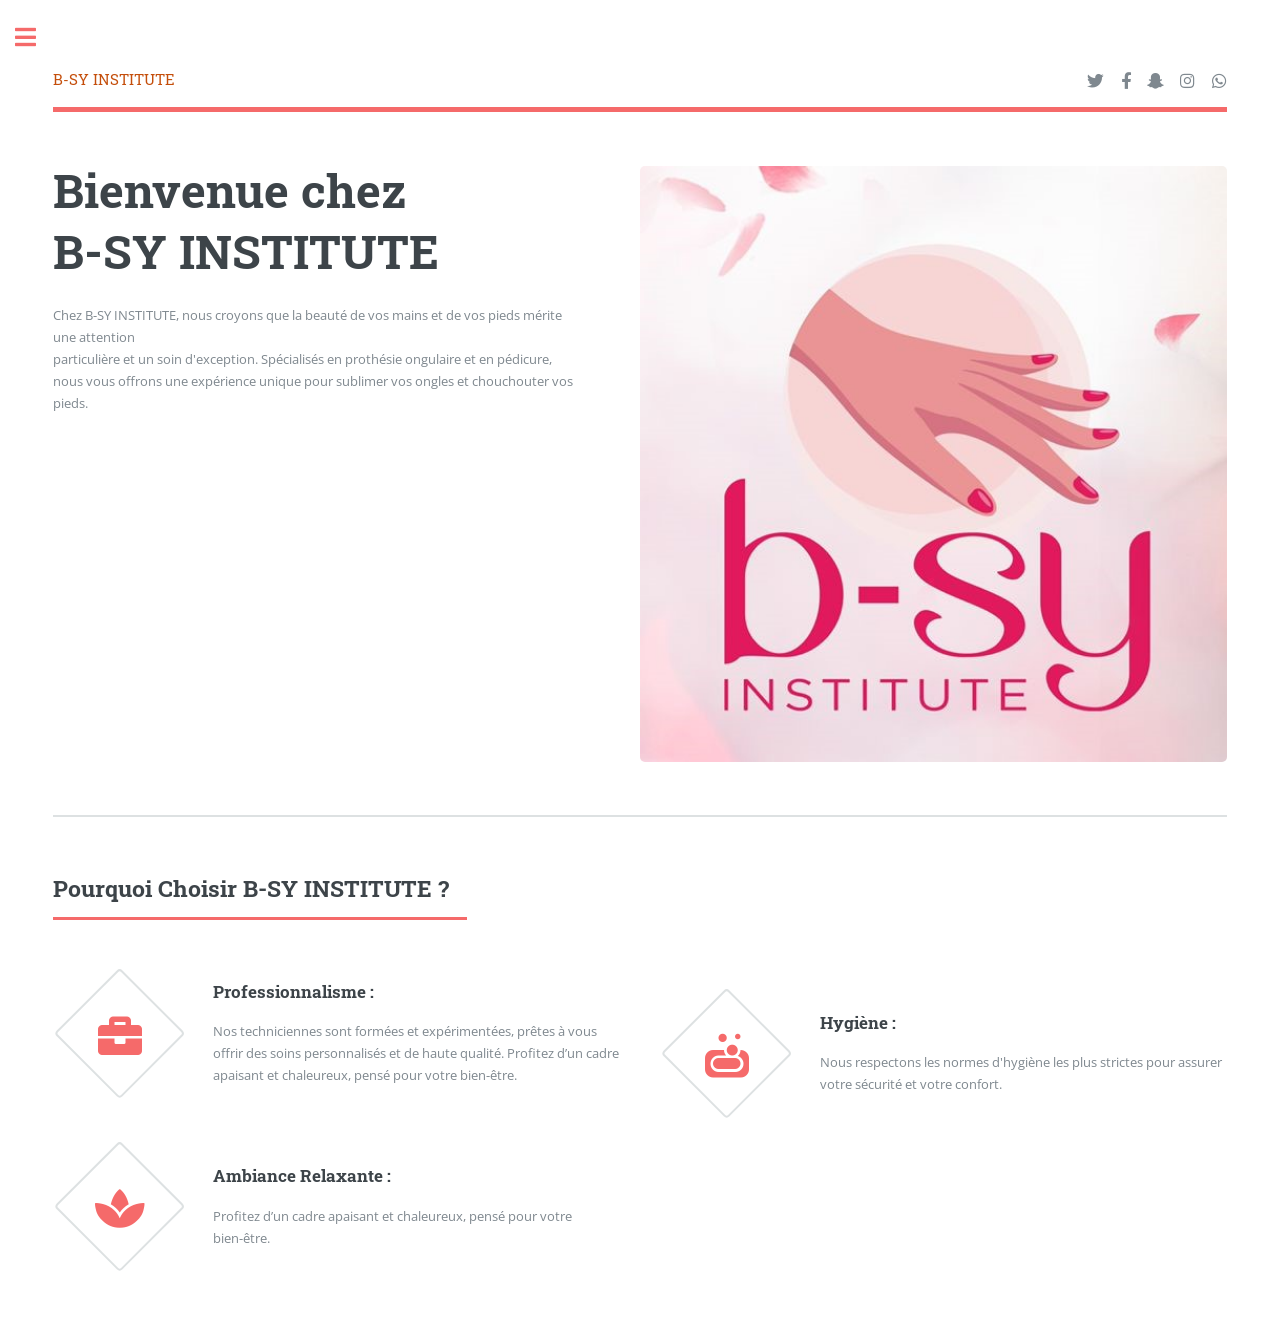
==== index.html @ 17045fba "first commit" ====
<!DOCTYPE HTML>

<html>
	<head>
		<title>B-SY INSTITUTE</title>
		<meta charset="utf-8" />
		<meta name="viewport" content="width=device-width, initial-scale=1, user-scalable=no" />
		<link rel="stylesheet" href="assets/css/main.css" />
	</head>
	<body class="is-preload">

		<!-- Wrapper -->
			<div id="wrapper">

				<!-- Main -->
					<div id="main">
						<div class="inner">

							<!-- Header -->
								<header id="header">
									<a href="index.html" class="logo"><span style="color: rgb(196, 78, 11);"><span class="font-weight-bold">B-SY INSTITUTE</span></span></a>
									<ul class="icons">
										<li><a href="#" class="icon brands fa-twitter"><span class="label">Twitter</span></a></li>
										<li><a href="#" class="icon brands fa-facebook-f"><span class="label">Facebook</span></a></li>
										<li><a href="#" class="icon brands fa-snapchat-ghost"><span class="label">Snapchat</span></a></li>
										<li><a href="#" class="icon brands fa-instagram"><span class="label">Instagram</span></a></li>
										<li><a href="https://wa.me//+22961175782" class="icon brands fa-whatsapp"><span class="label">Whatsapp</span></a></li>
									</ul>
								</header>

							<!-- Banner -->
								<section id="banner">
									<div class="content">
										<header>
											<h1>Bienvenue chez <br />
												B-SY INSTITUTE</h1>
										</header>  
										<p>Chez B-SY INSTITUTE, nous croyons que la beauté de vos mains et de vos pieds mérite une attention
										<br />particulière et un soin d'exception. Spécialisés en prothésie ongulaire et en pédicure,
										<br />nous vous offrons une expérience unique pour sublimer vos ongles et chouchouter vos pieds. 
										</p>
										
									</div>
									<span class="image object">
										<img src="images/b_sy1.jpg" alt="" />
									</span>
								</section>

							<!-- Section -->
								<section>
									<header class="major">
										<h2>Pourquoi Choisir B-SY INSTITUTE ?</h2>
									</header>
									<div class="features">
										<article>
											<span class="icon solid fa-briefcase"></span>

											<div class="content">
												<h3>Professionnalisme :</h3>
												<p>Nos techniciennes sont formées et expérimentées, prêtes à vous offrir des soins personnalisés et de haute qualité.
													
													 Profitez d’un cadre apaisant et chaleureux, pensé pour votre bien-être.</p>
											</div>
										</article>
										<article>
											<span class="icon solid fa-soap"></span>

											<div class="content">
												<h3>Hygiène :</h3>
												<p> Nous respectons les normes d'hygiène les plus strictes pour assurer votre sécurité et votre confort.</p>
											</div>
										</article>
										<article>
											<span class="icon solid fa-spa"></span>

											<div class="content">
												<h3>Ambiance Relaxante :</h3>
												<p>Profitez d’un cadre apaisant et chaleureux, pensé pour votre bien-être.</p>
											</div>
										</article>
										
									</div>
								</section>

							
						</div>
					</div>

				<!-- Sidebar -->
					<div id="sidebar">
						<div class="inner">

							<!-- Search -->
								<section id="search" class="alt">
									<form method="post" action="#">
										<input type="text" name="query" id="query" placeholder="Search" />
									</form>
								</section>

							<!-- Menu -->
							<nav id="menu">
								<header class="major">
									<h2>Menu</h2>
								</header>
								<ul>
									<li><a href="index.html">Accueil</a></li>
									<li><a href="about.html">A propos</a></li>
									<li><a href="services.html">Prestations</a></li>
									<li><a href="https://www.flickr.com/photos/202290635@N02/">Galerie</a></li>
								</ul>
							</nav>

							<!-- Section -->
								<section>
									<header class="major">
										<h2>Prenez Rendez-vous</h2>
									</header>
									<p>Envie de redécouvrir la beauté de vos mains et de vos pieds ? Prenez rendez-vous dès aujourd'hui et laissez-nous prendre soin de vous.<br> Chez B-SY INSTITUTE, chaque détail compte pour que vous repartiez avec le sourire et des ongles parfaits.

									</p>
									<ul class="contact">
										<li class="icon solid fa-envelope"><a href="#">b-syinstitute@gmail.com</a></li>
										<li class="icon solid fa-phone">(+229) 61175782</li>
										<li class="icon solid fa-home">Clavi Bidossessi<br />
										5ème rue à gauche après la pharmacie Fleuve de vie</li>
										<li class="icon solid fa-clock">Lundi - Samedi: 10:00 - 19:00<br />
											Dimanche: Fermé</li>
									</ul>
								</section>

							<!-- Footer -->
								<footer id="footer">
									<p class="copyright">&copy; B-SY INSTITUTE. All rights reserved.</p>
								</footer>

						</div>
					</div>

			</div>

		<!-- Scripts -->
			<script src="assets/js/jquery.min.js"></script>
			<script src="assets/js/browser.min.js"></script>
			<script src="assets/js/breakpoints.min.js"></script>
			<script src="assets/js/util.js"></script>
			<script src="assets/js/main.js"></script>

	</body>
</html>
---- assets/css/main.css ----
@import url(fontawesome-all.min.css);
@import url("https://fonts.googleapis.com/css?family=Open+Sans:400,600,400italic,600italic|Roboto+Slab:400,700");
/*
	Editorial by HTML5 UP
	html5up.net | @ajlkn
	Free for personal and commercial use under the CCA 3.0 license (html5up.net/license)
*/
html, body, div, span, applet, object,
iframe, h1, h2, h3, h4, h5, h6, p, blockquote,
pre, a, abbr, acronym, address, big, cite,
code, del, dfn, em, img, ins, kbd, q, s, samp,
small, strike, strong, sub, sup, tt, var, b,
u, i, center, dl, dt, dd, ol, ul, li, fieldset,
form, label, legend, table, caption, tbody,
tfoot, thead, tr, th, td, article, aside,
canvas, details, embed, figure, figcaption,
footer, header, hgroup, menu, nav, output, ruby,
section, summary, time, mark, audio, video {
  margin: 0;
  padding: 0;
  border: 0;
  font-size: 100%;
  font: inherit;
  vertical-align: baseline; }

article, aside, details, figcaption, figure,
footer, header, hgroup, menu, nav, section {
  display: block; }

body {
  line-height: 1; }

ol, ul {
  list-style: none; }

blockquote, q {
  quotes: none; }
  blockquote:before, blockquote:after, q:before, q:after {
    content: '';
    content: none; }

table {
  border-collapse: collapse;
  border-spacing: 0; }

body {
  -webkit-text-size-adjust: none; }

mark {
  background-color: transparent;
  color: inherit; }

input::-moz-focus-inner {
  border: 0;
  padding: 0; }

input, select, textarea {
  -moz-appearance: none;
  -webkit-appearance: none;
  -ms-appearance: none;
  appearance: none; }

/* Basic */
@-ms-viewport {
  width: device-width; }

body {
  -ms-overflow-style: scrollbar; }

@media screen and (max-width: 480px) {
  html, body {
    min-width: 320px; } }

html {
  box-sizing: border-box; }

*, *:before, *:after {
  box-sizing: inherit; }

body {
  background: #ffffff; }
  body.is-preload *, body.is-preload *:before, body.is-preload *:after, body.is-resizing *, body.is-resizing *:before, body.is-resizing *:after {
    -moz-animation: none !important;
    -webkit-animation: none !important;
    -ms-animation: none !important;
    animation: none !important;
    -moz-transition: none !important;
    -webkit-transition: none !important;
    -ms-transition: none !important;
    transition: none !important; }

/* Type */
body, input, select, textarea {
  color: #7f888f;
  font-family: "Open Sans", sans-serif;
  font-size: 13pt;
  font-weight: 400;
  line-height: 1.65; }
  @media screen and (max-width: 1680px) {
    body, input, select, textarea {
      font-size: 11pt; } }
  @media screen and (max-width: 1280px) {
    body, input, select, textarea {
      font-size: 10pt; } }
  @media screen and (max-width: 360px) {
    body, input, select, textarea {
      font-size: 9pt; } }

a {
  -moz-transition: color 0.2s ease-in-out, border-bottom-color 0.2s ease-in-out;
  -webkit-transition: color 0.2s ease-in-out, border-bottom-color 0.2s ease-in-out;
  -ms-transition: color 0.2s ease-in-out, border-bottom-color 0.2s ease-in-out;
  transition: color 0.2s ease-in-out, border-bottom-color 0.2s ease-in-out;
  border-bottom: dotted 1px;
  color: #f56a6a;
  text-decoration: none; }
  a:hover {
    border-bottom-color: #f56a6a;
    color: #f56a6a !important; }
    a:hover strong {
      color: inherit; }

strong, b {
  color: #3d4449;
  font-weight: 600; }

em, i {
  font-style: italic; }

p {
  margin: 0 0 2em 0; }

h1, h2, h3, h4, h5, h6 {
  color: #3d4449;
  font-family: "Roboto Slab", serif;
  font-weight: 700;
  line-height: 1.5;
  margin: 0 0 1em 0; }
  h1 a, h2 a, h3 a, h4 a, h5 a, h6 a {
    color: inherit;
    text-decoration: none;
    border-bottom: 0; }

h1 {
  font-size: 4em;
  margin: 0 0 0.5em 0;
  line-height: 1.3; }

h2 {
  font-size: 1.75em; }

h3 {
  font-size: 1.25em; }

h4 {
  font-size: 1.1em; }

h5 {
  font-size: 0.9em; }

h6 {
  font-size: 0.7em; }

@media screen and (max-width: 1680px) {
  h1 {
    font-size: 3.5em; } }

@media screen and (max-width: 980px) {
  h1 {
    font-size: 3.25em; } }

@media screen and (max-width: 736px) {
  h1 {
    font-size: 2em;
    line-height: 1.4; }
  h2 {
    font-size: 1.5em; } }

sub {
  font-size: 0.8em;
  position: relative;
  top: 0.5em; }

sup {
  font-size: 0.8em;
  position: relative;
  top: -0.5em; }

blockquote {
  border-left: solid 3px rgba(210, 215, 217, 0.75);
  font-style: italic;
  margin: 0 0 2em 0;
  padding: 0.5em 0 0.5em 2em; }

code {
  background: rgba(230, 235, 237, 0.25);
  border-radius: 0.375em;
  border: solid 1px rgba(210, 215, 217, 0.75);
  font-family: "Courier New", monospace;
  font-size: 0.9em;
  margin: 0 0.25em;
  padding: 0.25em 0.65em; }

pre {
  -webkit-overflow-scrolling: touch;
  font-family: "Courier New", monospace;
  font-size: 0.9em;
  margin: 0 0 2em 0; }
  pre code {
    display: block;
    line-height: 1.75;
    padding: 1em 1.5em;
    overflow-x: auto; }

hr {
  border: 0;
  border-bottom: solid 1px rgba(210, 215, 217, 0.75);
  margin: 2em 0; }
  hr.major {
    margin: 3em 0; }

.align-left {
  text-align: left; }

.align-center {
  text-align: center; }

.align-right {
  text-align: right; }

/* Row */
.row {
  display: flex;
  flex-wrap: wrap;
  box-sizing: border-box;
  align-items: stretch; }
  .row > * {
    box-sizing: border-box; }
  .row.gtr-uniform > * > :last-child {
    margin-bottom: 0; }
  .row.aln-left {
    justify-content: flex-start; }
  .row.aln-center {
    justify-content: center; }
  .row.aln-right {
    justify-content: flex-end; }
  .row.aln-top {
    align-items: flex-start; }
  .row.aln-middle {
    align-items: center; }
  .row.aln-bottom {
    align-items: flex-end; }
  .row > .imp {
    order: -1; }
  .row > .col-1 {
    width: 8.33333%; }
  .row > .off-1 {
    margin-left: 8.33333%; }
  .row > .col-2 {
    width: 16.66667%; }
  .row > .off-2 {
    margin-left: 16.66667%; }
  .row > .col-3 {
    width: 25%; }
  .row > .off-3 {
    margin-left: 25%; }
  .row > .col-4 {
    width: 33.33333%; }
  .row > .off-4 {
    margin-left: 33.33333%; }
  .row > .col-5 {
    width: 41.66667%; }
  .row > .off-5 {
    margin-left: 41.66667%; }
  .row > .col-6 {
    width: 50%; }
  .row > .off-6 {
    margin-left: 50%; }
  .row > .col-7 {
    width: 58.33333%; }
  .row > .off-7 {
    margin-left: 58.33333%; }
  .row > .col-8 {
    width: 66.66667%; }
  .row > .off-8 {
    margin-left: 66.66667%; }
  .row > .col-9 {
    width: 75%; }
  .row > .off-9 {
    margin-left: 75%; }
  .row > .col-10 {
    width: 83.33333%; }
  .row > .off-10 {
    margin-left: 83.33333%; }
  .row > .col-11 {
    width: 91.66667%; }
  .row > .off-11 {
    margin-left: 91.66667%; }
  .row > .col-12 {
    width: 100%; }
  .row > .off-12 {
    margin-left: 100%; }
  .row.gtr-0 {
    margin-top: 0;
    margin-left: 0em; }
    .row.gtr-0 > * {
      padding: 0 0 0 0em; }
    .row.gtr-0.gtr-uniform {
      margin-top: 0em; }
      .row.gtr-0.gtr-uniform > * {
        padding-top: 0em; }
  .row.gtr-25 {
    margin-top: 0;
    margin-left: -0.375em; }
    .row.gtr-25 > * {
      padding: 0 0 0 0.375em; }
    .row.gtr-25.gtr-uniform {
      margin-top: -0.375em; }
      .row.gtr-25.gtr-uniform > * {
        padding-top: 0.375em; }
  .row.gtr-50 {
    margin-top: 0;
    margin-left: -0.75em; }
    .row.gtr-50 > * {
      padding: 0 0 0 0.75em; }
    .row.gtr-50.gtr-uniform {
      margin-top: -0.75em; }
      .row.gtr-50.gtr-uniform > * {
        padding-top: 0.75em; }
  .row {
    margin-top: 0;
    margin-left: -1.5em; }
    .row > * {
      padding: 0 0 0 1.5em; }
    .row.gtr-uniform {
      margin-top: -1.5em; }
      .row.gtr-uniform > * {
        padding-top: 1.5em; }
  .row.gtr-150 {
    margin-top: 0;
    margin-left: -2.25em; }
    .row.gtr-150 > * {
      padding: 0 0 0 2.25em; }
    .row.gtr-150.gtr-uniform {
      margin-top: -2.25em; }
      .row.gtr-150.gtr-uniform > * {
        padding-top: 2.25em; }
  .row.gtr-200 {
    margin-top: 0;
    margin-left: -3em; }
    .row.gtr-200 > * {
      padding: 0 0 0 3em; }
    .row.gtr-200.gtr-uniform {
      margin-top: -3em; }
      .row.gtr-200.gtr-uniform > * {
        padding-top: 3em; }
  @media screen and (max-width: 1680px) {
    .row {
      display: flex;
      flex-wrap: wrap;
      box-sizing: border-box;
      align-items: stretch; }
      .row > * {
        box-sizing: border-box; }
      .row.gtr-uniform > * > :last-child {
        margin-bottom: 0; }
      .row.aln-left {
        justify-content: flex-start; }
      .row.aln-center {
        justify-content: center; }
      .row.aln-right {
        justify-content: flex-end; }
      .row.aln-top {
        align-items: flex-start; }
      .row.aln-middle {
        align-items: center; }
      .row.aln-bottom {
        align-items: flex-end; }
      .row > .imp-xlarge {
        order: -1; }
      .row > .col-1-xlarge {
        width: 8.33333%; }
      .row > .off-1-xlarge {
        margin-left: 8.33333%; }
      .row > .col-2-xlarge {
        width: 16.66667%; }
      .row > .off-2-xlarge {
        margin-left: 16.66667%; }
      .row > .col-3-xlarge {
        width: 25%; }
      .row > .off-3-xlarge {
        margin-left: 25%; }
      .row > .col-4-xlarge {
        width: 33.33333%; }
      .row > .off-4-xlarge {
        margin-left: 33.33333%; }
      .row > .col-5-xlarge {
        width: 41.66667%; }
      .row > .off-5-xlarge {
        margin-left: 41.66667%; }
      .row > .col-6-xlarge {
        width: 50%; }
      .row > .off-6-xlarge {
        margin-left: 50%; }
      .row > .col-7-xlarge {
        width: 58.33333%; }
      .row > .off-7-xlarge {
        margin-left: 58.33333%; }
      .row > .col-8-xlarge {
        width: 66.66667%; }
      .row > .off-8-xlarge {
        margin-left: 66.66667%; }
      .row > .col-9-xlarge {
        width: 75%; }
      .row > .off-9-xlarge {
        margin-left: 75%; }
      .row > .col-10-xlarge {
        width: 83.33333%; }
      .row > .off-10-xlarge {
        margin-left: 83.33333%; }
      .row > .col-11-xlarge {
        width: 91.66667%; }
      .row > .off-11-xlarge {
        margin-left: 91.66667%; }
      .row > .col-12-xlarge {
        width: 100%; }
      .row > .off-12-xlarge {
        margin-left: 100%; }
      .row.gtr-0 {
        margin-top: 0;
        margin-left: 0em; }
        .row.gtr-0 > * {
          padding: 0 0 0 0em; }
        .row.gtr-0.gtr-uniform {
          margin-top: 0em; }
          .row.gtr-0.gtr-uniform > * {
            padding-top: 0em; }
      .row.gtr-25 {
        margin-top: 0;
        margin-left: -0.375em; }
        .row.gtr-25 > * {
          padding: 0 0 0 0.375em; }
        .row.gtr-25.gtr-uniform {
          margin-top: -0.375em; }
          .row.gtr-25.gtr-uniform > * {
            padding-top: 0.375em; }
      .row.gtr-50 {
        margin-top: 0;
        margin-left: -0.75em; }
        .row.gtr-50 > * {
          padding: 0 0 0 0.75em; }
        .row.gtr-50.gtr-uniform {
          margin-top: -0.75em; }
          .row.gtr-50.gtr-uniform > * {
            padding-top: 0.75em; }
      .row {
        margin-top: 0;
        margin-left: -1.5em; }
        .row > * {
          padding: 0 0 0 1.5em; }
        .row.gtr-uniform {
          margin-top: -1.5em; }
          .row.gtr-uniform > * {
            padding-top: 1.5em; }
      .row.gtr-150 {
        margin-top: 0;
        margin-left: -2.25em; }
        .row.gtr-150 > * {
          padding: 0 0 0 2.25em; }
        .row.gtr-150.gtr-uniform {
          margin-top: -2.25em; }
          .row.gtr-150.gtr-uniform > * {
            padding-top: 2.25em; }
      .row.gtr-200 {
        margin-top: 0;
        margin-left: -3em; }
        .row.gtr-200 > * {
          padding: 0 0 0 3em; }
        .row.gtr-200.gtr-uniform {
          margin-top: -3em; }
          .row.gtr-200.gtr-uniform > * {
            padding-top: 3em; } }
  @media screen and (max-width: 1280px) {
    .row {
      display: flex;
      flex-wrap: wrap;
      box-sizing: border-box;
      align-items: stretch; }
      .row > * {
        box-sizing: border-box; }
      .row.gtr-uniform > * > :last-child {
        margin-bottom: 0; }
      .row.aln-left {
        justify-content: flex-start; }
      .row.aln-center {
        justify-content: center; }
      .row.aln-right {
        justify-content: flex-end; }
      .row.aln-top {
        align-items: flex-start; }
      .row.aln-middle {
        align-items: center; }
      .row.aln-bottom {
        align-items: flex-end; }
      .row > .imp-large {
        order: -1; }
      .row > .col-1-large {
        width: 8.33333%; }
      .row > .off-1-large {
        margin-left: 8.33333%; }
      .row > .col-2-large {
        width: 16.66667%; }
      .row > .off-2-large {
        margin-left: 16.66667%; }
      .row > .col-3-large {
        width: 25%; }
      .row > .off-3-large {
        margin-left: 25%; }
      .row > .col-4-large {
        width: 33.33333%; }
      .row > .off-4-large {
        margin-left: 33.33333%; }
      .row > .col-5-large {
        width: 41.66667%; }
      .row > .off-5-large {
        margin-left: 41.66667%; }
      .row > .col-6-large {
        width: 50%; }
      .row > .off-6-large {
        margin-left: 50%; }
      .row > .col-7-large {
        width: 58.33333%; }
      .row > .off-7-large {
        margin-left: 58.33333%; }
      .row > .col-8-large {
        width: 66.66667%; }
      .row > .off-8-large {
        margin-left: 66.66667%; }
      .row > .col-9-large {
        width: 75%; }
      .row > .off-9-large {
        margin-left: 75%; }
      .row > .col-10-large {
        width: 83.33333%; }
      .row > .off-10-large {
        margin-left: 83.33333%; }
      .row > .col-11-large {
        width: 91.66667%; }
      .row > .off-11-large {
        margin-left: 91.66667%; }
      .row > .col-12-large {
        width: 100%; }
      .row > .off-12-large {
        margin-left: 100%; }
      .row.gtr-0 {
        margin-top: 0;
        margin-left: 0em; }
        .row.gtr-0 > * {
          padding: 0 0 0 0em; }
        .row.gtr-0.gtr-uniform {
          margin-top: 0em; }
          .row.gtr-0.gtr-uniform > * {
            padding-top: 0em; }
      .row.gtr-25 {
        margin-top: 0;
        margin-left: -0.375em; }
        .row.gtr-25 > * {
          padding: 0 0 0 0.375em; }
        .row.gtr-25.gtr-uniform {
          margin-top: -0.375em; }
          .row.gtr-25.gtr-uniform > * {
            padding-top: 0.375em; }
      .row.gtr-50 {
        margin-top: 0;
        margin-left: -0.75em; }
        .row.gtr-50 > * {
          padding: 0 0 0 0.75em; }
        .row.gtr-50.gtr-uniform {
          margin-top: -0.75em; }
          .row.gtr-50.gtr-uniform > * {
            padding-top: 0.75em; }
      .row {
        margin-top: 0;
        margin-left: -1.5em; }
        .row > * {
          padding: 0 0 0 1.5em; }
        .row.gtr-uniform {
          margin-top: -1.5em; }
          .row.gtr-uniform > * {
            padding-top: 1.5em; }
      .row.gtr-150 {
        margin-top: 0;
        margin-left: -2.25em; }
        .row.gtr-150 > * {
          padding: 0 0 0 2.25em; }
        .row.gtr-150.gtr-uniform {
          margin-top: -2.25em; }
          .row.gtr-150.gtr-uniform > * {
            padding-top: 2.25em; }
      .row.gtr-200 {
        margin-top: 0;
        margin-left: -3em; }
        .row.gtr-200 > * {
          padding: 0 0 0 3em; }
        .row.gtr-200.gtr-uniform {
          margin-top: -3em; }
          .row.gtr-200.gtr-uniform > * {
            padding-top: 3em; } }
  @media screen and (max-width: 980px) {
    .row {
      display: flex;
      flex-wrap: wrap;
      box-sizing: border-box;
      align-items: stretch; }
      .row > * {
        box-sizing: border-box; }
      .row.gtr-uniform > * > :last-child {
        margin-bottom: 0; }
      .row.aln-left {
        justify-content: flex-start; }
      .row.aln-center {
        justify-content: center; }
      .row.aln-right {
        justify-content: flex-end; }
      .row.aln-top {
        align-items: flex-start; }
      .row.aln-middle {
        align-items: center; }
      .row.aln-bottom {
        align-items: flex-end; }
      .row > .imp-medium {
        order: -1; }
      .row > .col-1-medium {
        width: 8.33333%; }
      .row > .off-1-medium {
        margin-left: 8.33333%; }
      .row > .col-2-medium {
        width: 16.66667%; }
      .row > .off-2-medium {
        margin-left: 16.66667%; }
      .row > .col-3-medium {
        width: 25%; }
      .row > .off-3-medium {
        margin-left: 25%; }
      .row > .col-4-medium {
        width: 33.33333%; }
      .row > .off-4-medium {
        margin-left: 33.33333%; }
      .row > .col-5-medium {
        width: 41.66667%; }
      .row > .off-5-medium {
        margin-left: 41.66667%; }
      .row > .col-6-medium {
        width: 50%; }
      .row > .off-6-medium {
        margin-left: 50%; }
      .row > .col-7-medium {
        width: 58.33333%; }
      .row > .off-7-medium {
        margin-left: 58.33333%; }
      .row > .col-8-medium {
        width: 66.66667%; }
      .row > .off-8-medium {
        margin-left: 66.66667%; }
      .row > .col-9-medium {
        width: 75%; }
      .row > .off-9-medium {
        margin-left: 75%; }
      .row > .col-10-medium {
        width: 83.33333%; }
      .row > .off-10-medium {
        margin-left: 83.33333%; }
      .row > .col-11-medium {
        width: 91.66667%; }
      .row > .off-11-medium {
        margin-left: 91.66667%; }
      .row > .col-12-medium {
        width: 100%; }
      .row > .off-12-medium {
        margin-left: 100%; }
      .row.gtr-0 {
        margin-top: 0;
        margin-left: 0em; }
        .row.gtr-0 > * {
          padding: 0 0 0 0em; }
        .row.gtr-0.gtr-uniform {
          margin-top: 0em; }
          .row.gtr-0.gtr-uniform > * {
            padding-top: 0em; }
      .row.gtr-25 {
        margin-top: 0;
        margin-left: -0.375em; }
        .row.gtr-25 > * {
          padding: 0 0 0 0.375em; }
        .row.gtr-25.gtr-uniform {
          margin-top: -0.375em; }
          .row.gtr-25.gtr-uniform > * {
            padding-top: 0.375em; }
      .row.gtr-50 {
        margin-top: 0;
        margin-left: -0.75em; }
        .row.gtr-50 > * {
          padding: 0 0 0 0.75em; }
        .row.gtr-50.gtr-uniform {
          margin-top: -0.75em; }
          .row.gtr-50.gtr-uniform > * {
            padding-top: 0.75em; }
      .row {
        margin-top: 0;
        margin-left: -1.5em; }
        .row > * {
          padding: 0 0 0 1.5em; }
        .row.gtr-uniform {
          margin-top: -1.5em; }
          .row.gtr-uniform > * {
            padding-top: 1.5em; }
      .row.gtr-150 {
        margin-top: 0;
        margin-left: -2.25em; }
        .row.gtr-150 > * {
          padding: 0 0 0 2.25em; }
        .row.gtr-150.gtr-uniform {
          margin-top: -2.25em; }
          .row.gtr-150.gtr-uniform > * {
            padding-top: 2.25em; }
      .row.gtr-200 {
        margin-top: 0;
        margin-left: -3em; }
        .row.gtr-200 > * {
          padding: 0 0 0 3em; }
        .row.gtr-200.gtr-uniform {
          margin-top: -3em; }
          .row.gtr-200.gtr-uniform > * {
            padding-top: 3em; } }
  @media screen and (max-width: 736px) {
    .row {
      display: flex;
      flex-wrap: wrap;
      box-sizing: border-box;
      align-items: stretch; }
      .row > * {
        box-sizing: border-box; }
      .row.gtr-uniform > * > :last-child {
        margin-bottom: 0; }
      .row.aln-left {
        justify-content: flex-start; }
      .row.aln-center {
        justify-content: center; }
      .row.aln-right {
        justify-content: flex-end; }
      .row.aln-top {
        align-items: flex-start; }
      .row.aln-middle {
        align-items: center; }
      .row.aln-bottom {
        align-items: flex-end; }
      .row > .imp-small {
        order: -1; }
      .row > .col-1-small {
        width: 8.33333%; }
      .row > .off-1-small {
        margin-left: 8.33333%; }
      .row > .col-2-small {
        width: 16.66667%; }
      .row > .off-2-small {
        margin-left: 16.66667%; }
      .row > .col-3-small {
        width: 25%; }
      .row > .off-3-small {
        margin-left: 25%; }
      .row > .col-4-small {
        width: 33.33333%; }
      .row > .off-4-small {
        margin-left: 33.33333%; }
      .row > .col-5-small {
        width: 41.66667%; }
      .row > .off-5-small {
        margin-left: 41.66667%; }
      .row > .col-6-small {
        width: 50%; }
      .row > .off-6-small {
        margin-left: 50%; }
      .row > .col-7-small {
        width: 58.33333%; }
      .row > .off-7-small {
        margin-left: 58.33333%; }
      .row > .col-8-small {
        width: 66.66667%; }
      .row > .off-8-small {
        margin-left: 66.66667%; }
      .row > .col-9-small {
        width: 75%; }
      .row > .off-9-small {
        margin-left: 75%; }
      .row > .col-10-small {
        width: 83.33333%; }
      .row > .off-10-small {
        margin-left: 83.33333%; }
      .row > .col-11-small {
        width: 91.66667%; }
      .row > .off-11-small {
        margin-left: 91.66667%; }
      .row > .col-12-small {
        width: 100%; }
      .row > .off-12-small {
        margin-left: 100%; }
      .row.gtr-0 {
        margin-top: 0;
        margin-left: 0em; }
        .row.gtr-0 > * {
          padding: 0 0 0 0em; }
        .row.gtr-0.gtr-uniform {
          margin-top: 0em; }
          .row.gtr-0.gtr-uniform > * {
            padding-top: 0em; }
      .row.gtr-25 {
        margin-top: 0;
        margin-left: -0.375em; }
        .row.gtr-25 > * {
          padding: 0 0 0 0.375em; }
        .row.gtr-25.gtr-uniform {
          margin-top: -0.375em; }
          .row.gtr-25.gtr-uniform > * {
            padding-top: 0.375em; }
      .row.gtr-50 {
        margin-top: 0;
        margin-left: -0.75em; }
        .row.gtr-50 > * {
          padding: 0 0 0 0.75em; }
        .row.gtr-50.gtr-uniform {
          margin-top: -0.75em; }
          .row.gtr-50.gtr-uniform > * {
            padding-top: 0.75em; }
      .row {
        margin-top: 0;
        margin-left: -1.5em; }
        .row > * {
          padding: 0 0 0 1.5em; }
        .row.gtr-uniform {
          margin-top: -1.5em; }
          .row.gtr-uniform > * {
            padding-top: 1.5em; }
      .row.gtr-150 {
        margin-top: 0;
        margin-left: -2.25em; }
        .row.gtr-150 > * {
          padding: 0 0 0 2.25em; }
        .row.gtr-150.gtr-uniform {
          margin-top: -2.25em; }
          .row.gtr-150.gtr-uniform > * {
            padding-top: 2.25em; }
      .row.gtr-200 {
        margin-top: 0;
        margin-left: -3em; }
        .row.gtr-200 > * {
          padding: 0 0 0 3em; }
        .row.gtr-200.gtr-uniform {
          margin-top: -3em; }
          .row.gtr-200.gtr-uniform > * {
            padding-top: 3em; } }
  @media screen and (max-width: 480px) {
    .row {
      display: flex;
      flex-wrap: wrap;
      box-sizing: border-box;
      align-items: stretch; }
      .row > * {
        box-sizing: border-box; }
      .row.gtr-uniform > * > :last-child {
        margin-bottom: 0; }
      .row.aln-left {
        justify-content: flex-start; }
      .row.aln-center {
        justify-content: center; }
      .row.aln-right {
        justify-content: flex-end; }
      .row.aln-top {
        align-items: flex-start; }
      .row.aln-middle {
        align-items: center; }
      .row.aln-bottom {
        align-items: flex-end; }
      .row > .imp-xsmall {
        order: -1; }
      .row > .col-1-xsmall {
        width: 8.33333%; }
      .row > .off-1-xsmall {
        margin-left: 8.33333%; }
      .row > .col-2-xsmall {
        width: 16.66667%; }
      .row > .off-2-xsmall {
        margin-left: 16.66667%; }
      .row > .col-3-xsmall {
        width: 25%; }
      .row > .off-3-xsmall {
        margin-left: 25%; }
      .row > .col-4-xsmall {
        width: 33.33333%; }
      .row > .off-4-xsmall {
        margin-left: 33.33333%; }
      .row > .col-5-xsmall {
        width: 41.66667%; }
      .row > .off-5-xsmall {
        margin-left: 41.66667%; }
      .row > .col-6-xsmall {
        width: 50%; }
      .row > .off-6-xsmall {
        margin-left: 50%; }
      .row > .col-7-xsmall {
        width: 58.33333%; }
      .row > .off-7-xsmall {
        margin-left: 58.33333%; }
      .row > .col-8-xsmall {
        width: 66.66667%; }
      .row > .off-8-xsmall {
        margin-left: 66.66667%; }
      .row > .col-9-xsmall {
        width: 75%; }
      .row > .off-9-xsmall {
        margin-left: 75%; }
      .row > .col-10-xsmall {
        width: 83.33333%; }
      .row > .off-10-xsmall {
        margin-left: 83.33333%; }
      .row > .col-11-xsmall {
        width: 91.66667%; }
      .row > .off-11-xsmall {
        margin-left: 91.66667%; }
      .row > .col-12-xsmall {
        width: 100%; }
      .row > .off-12-xsmall {
        margin-left: 100%; }
      .row.gtr-0 {
        margin-top: 0;
        margin-left: 0em; }
        .row.gtr-0 > * {
          padding: 0 0 0 0em; }
        .row.gtr-0.gtr-uniform {
          margin-top: 0em; }
          .row.gtr-0.gtr-uniform > * {
            padding-top: 0em; }
      .row.gtr-25 {
        margin-top: 0;
        margin-left: -0.375em; }
        .row.gtr-25 > * {
          padding: 0 0 0 0.375em; }
        .row.gtr-25.gtr-uniform {
          margin-top: -0.375em; }
          .row.gtr-25.gtr-uniform > * {
            padding-top: 0.375em; }
      .row.gtr-50 {
        margin-top: 0;
        margin-left: -0.75em; }
        .row.gtr-50 > * {
          padding: 0 0 0 0.75em; }
        .row.gtr-50.gtr-uniform {
          margin-top: -0.75em; }
          .row.gtr-50.gtr-uniform > * {
            padding-top: 0.75em; }
      .row {
        margin-top: 0;
        margin-left: -1.5em; }
        .row > * {
          padding: 0 0 0 1.5em; }
        .row.gtr-uniform {
          margin-top: -1.5em; }
          .row.gtr-uniform > * {
            padding-top: 1.5em; }
      .row.gtr-150 {
        margin-top: 0;
        margin-left: -2.25em; }
        .row.gtr-150 > * {
          padding: 0 0 0 2.25em; }
        .row.gtr-150.gtr-uniform {
          margin-top: -2.25em; }
          .row.gtr-150.gtr-uniform > * {
            padding-top: 2.25em; }
      .row.gtr-200 {
        margin-top: 0;
        margin-left: -3em; }
        .row.gtr-200 > * {
          padding: 0 0 0 3em; }
        .row.gtr-200.gtr-uniform {
          margin-top: -3em; }
          .row.gtr-200.gtr-uniform > * {
            padding-top: 3em; } }

/* Section/Article */
section.special, article.special {
  text-align: center; }

header p {
  font-family: "Roboto Slab", serif;
  font-size: 1em;
  font-weight: 400;
  letter-spacing: 0.075em;
  margin-top: -0.5em;
  text-transform: uppercase; }

header.major > :last-child {
  border-bottom: solid 3px #f56a6a;
  display: inline-block;
  margin: 0 0 2em 0;
  padding: 0 0.75em 0.5em 0; }

header.main > :last-child {
  margin: 0 0 1em 0; }

/* Form */
form {
  margin: 0 0 2em 0; }

label {
  color: #3d4449;
  display: block;
  font-size: 0.9em;
  font-weight: 600;
  margin: 0 0 1em 0; }

input[type="text"],
input[type="password"],
input[type="email"],
input[type="tel"],
input[type="search"],
input[type="url"],
select,
textarea {
  -moz-appearance: none;
  -webkit-appearance: none;
  -ms-appearance: none;
  appearance: none;
  background: #ffffff;
  border-radius: 0.375em;
  border: none;
  border: solid 1px rgba(210, 215, 217, 0.75);
  color: inherit;
  display: block;
  outline: 0;
  padding: 0 1em;
  text-decoration: none;
  width: 100%; }
  input[type="text"]:invalid,
  input[type="password"]:invalid,
  input[type="email"]:invalid,
  input[type="tel"]:invalid,
  input[type="search"]:invalid,
  input[type="url"]:invalid,
  select:invalid,
  textarea:invalid {
    box-shadow: none; }
  input[type="text"]:focus,
  input[type="password"]:focus,
  input[type="email"]:focus,
  input[type="tel"]:focus,
  input[type="search"]:focus,
  input[type="url"]:focus,
  select:focus,
  textarea:focus {
    border-color: #f56a6a;
    box-shadow: 0 0 0 1px #f56a6a; }

select {
  background-image: url("data:image/svg+xml;charset=utf8,%3Csvg xmlns='http://www.w3.org/2000/svg' width='40' height='40' preserveAspectRatio='none' viewBox='0 0 40 40'%3E%3Cpath d='M9.4,12.3l10.4,10.4l10.4-10.4c0.2-0.2,0.5-0.4,0.9-0.4c0.3,0,0.6,0.1,0.9,0.4l3.3,3.3c0.2,0.2,0.4,0.5,0.4,0.9 c0,0.4-0.1,0.6-0.4,0.9L20.7,31.9c-0.2,0.2-0.5,0.4-0.9,0.4c-0.3,0-0.6-0.1-0.9-0.4L4.3,17.3c-0.2-0.2-0.4-0.5-0.4-0.9 c0-0.4,0.1-0.6,0.4-0.9l3.3-3.3c0.2-0.2,0.5-0.4,0.9-0.4S9.1,12.1,9.4,12.3z' fill='rgba(210, 215, 217, 0.75)' /%3E%3C/svg%3E");
  background-size: 1.25em;
  background-repeat: no-repeat;
  background-position: calc(100% - 1em) center;
  height: 2.75em;
  padding-right: 2.75em;
  text-overflow: ellipsis; }
  select option {
    color: #3d4449;
    background: #ffffff; }
  select:focus::-ms-value {
    background-color: transparent; }
  select::-ms-expand {
    display: none; }

input[type="text"],
input[type="password"],
input[type="email"],
input[type="tel"],
input[type="search"],
input[type="url"],
select {
  height: 2.75em; }

textarea {
  padding: 0.75em 1em; }

input[type="checkbox"],
input[type="radio"] {
  -moz-appearance: none;
  -webkit-appearance: none;
  -ms-appearance: none;
  appearance: none;
  display: block;
  float: left;
  margin-right: -2em;
  opacity: 0;
  width: 1em;
  z-index: -1; }
  input[type="checkbox"] + label,
  input[type="radio"] + label {
    text-decoration: none;
    color: #7f888f;
    cursor: pointer;
    display: inline-block;
    font-size: 1em;
    font-weight: 400;
    padding-left: 2.4em;
    padding-right: 0.75em;
    position: relative; }
    input[type="checkbox"] + label:before,
    input[type="radio"] + label:before {
      -moz-osx-font-smoothing: grayscale;
      -webkit-font-smoothing: antialiased;
      display: inline-block;
      font-style: normal;
      font-variant: normal;
      text-rendering: auto;
      line-height: 1;
      text-transform: none !important;
      font-family: 'Font Awesome 5 Free';
      font-weight: 900; }
    input[type="checkbox"] + label:before,
    input[type="radio"] + label:before {
      background: #ffffff;
      border-radius: 0.375em;
      border: solid 1px rgba(210, 215, 217, 0.75);
      content: '';
      display: inline-block;
      font-size: 0.8em;
      height: 2.0625em;
      left: 0;
      line-height: 2.0625em;
      position: absolute;
      text-align: center;
      top: 0;
      width: 2.0625em; }
  input[type="checkbox"]:checked + label:before,
  input[type="radio"]:checked + label:before {
    background: #3d4449;
    border-color: #3d4449;
    color: #ffffff;
    content: '\f00c'; }
  input[type="checkbox"]:focus + label:before,
  input[type="radio"]:focus + label:before {
    border-color: #f56a6a;
    box-shadow: 0 0 0 1px #f56a6a; }

input[type="checkbox"] + label:before {
  border-radius: 0.375em; }

input[type="radio"] + label:before {
  border-radius: 100%; }

::-webkit-input-placeholder {
  color: #9fa3a6 !important;
  opacity: 1.0; }

:-moz-placeholder {
  color: #9fa3a6 !important;
  opacity: 1.0; }

::-moz-placeholder {
  color: #9fa3a6 !important;
  opacity: 1.0; }

:-ms-input-placeholder {
  color: #9fa3a6 !important;
  opacity: 1.0; }

/* Box */
.box {
  border-radius: 0.375em;
  border: solid 1px rgba(210, 215, 217, 0.75);
  margin-bottom: 2em;
  padding: 1.5em; }
  .box > :last-child,
  .box > :last-child > :last-child,
  .box > :last-child > :last-child > :last-child {
    margin-bottom: 0; }
  .box.alt {
    border: 0;
    border-radius: 0;
    padding: 0; }

/* Icon */
.icon {
  text-decoration: none;
  border-bottom: none;
  position: relative; }
  .icon:before {
    -moz-osx-font-smoothing: grayscale;
    -webkit-font-smoothing: antialiased;
    display: inline-block;
    font-style: normal;
    font-variant: normal;
    text-rendering: auto;
    line-height: 1;
    text-transform: none !important;
    font-family: 'Font Awesome 5 Free';
    font-weight: 400; }
  .icon > .label {
    display: none; }
  .icon:before {
    line-height: inherit; }
  .icon.solid:before {
    font-weight: 900; }
  .icon.brands:before {
    font-family: 'Font Awesome 5 Brands'; }

/* Image */
.image {
  border-radius: 0.375em;
  border: 0;
  display: inline-block;
  position: relative; }
  .image img {
    border-radius: 0.375em;
    display: block; }
  .image.left, .image.right {
    max-width: 40%; }
    .image.left img, .image.right img {
      width: 100%; }
  .image.left {
    float: left;
    padding: 0 1.5em 1em 0;
    top: 0.25em; }
  .image.right {
    float: right;
    padding: 0 0 1em 1.5em;
    top: 0.25em; }
  .image.fit {
    display: block;
    margin: 0 0 2em 0;
    width: 100%; }
    .image.fit img {
      width: 100%; }
  .image.main {
    display: block;
    margin: 0 0 3em 0;
    width: 100%; }
    .image.main img {
      width: 100%; }

a.image {
  overflow: hidden; }
  a.image img {
    -moz-transition: -moz-transform 0.2s ease;
    -webkit-transition: -webkit-transform 0.2s ease;
    -ms-transition: -ms-transform 0.2s ease;
    transition: transform 0.2s ease; }
  a.image:hover img {
    -moz-transform: scale(1.075);
    -webkit-transform: scale(1.075);
    -ms-transform: scale(1.075);
    transform: scale(1.075); }

/* List */
ol {
  list-style: decimal;
  margin: 0 0 2em 0;
  padding-left: 1.25em; }
  ol li {
    padding-left: 0.25em; }

ul {
  list-style: disc;
  margin: 0 0 2em 0;
  padding-left: 1em; }
  ul li {
    padding-left: 0.5em; }
  ul.alt {
    list-style: none;
    padding-left: 0; }
    ul.alt li {
      border-top: solid 1px rgba(210, 215, 217, 0.75);
      padding: 0.5em 0; }
      ul.alt li:first-child {
        border-top: 0;
        padding-top: 0; }

dl {
  margin: 0 0 2em 0; }
  dl dt {
    display: block;
    font-weight: 600;
    margin: 0 0 1em 0; }
  dl dd {
    margin-left: 2em; }

/* Actions */
ul.actions {
  display: -moz-flex;
  display: -webkit-flex;
  display: -ms-flex;
  display: flex;
  cursor: default;
  list-style: none;
  margin-left: -1em;
  padding-left: 0; }
  ul.actions li {
    padding: 0 0 0 1em;
    vertical-align: middle; }
  ul.actions.special {
    -moz-justify-content: center;
    -webkit-justify-content: center;
    -ms-justify-content: center;
    justify-content: center;
    width: 100%;
    margin-left: 0; }
    ul.actions.special li:first-child {
      padding-left: 0; }
  ul.actions.stacked {
    -moz-flex-direction: column;
    -webkit-flex-direction: column;
    -ms-flex-direction: column;
    flex-direction: column;
    margin-left: 0; }
    ul.actions.stacked li {
      padding: 1.3em 0 0 0; }
      ul.actions.stacked li:first-child {
        padding-top: 0; }
  ul.actions.fit {
    width: calc(100% + 1em); }
    ul.actions.fit li {
      -moz-flex-grow: 1;
      -webkit-flex-grow: 1;
      -ms-flex-grow: 1;
      flex-grow: 1;
      -moz-flex-shrink: 1;
      -webkit-flex-shrink: 1;
      -ms-flex-shrink: 1;
      flex-shrink: 1;
      width: 100%; }
      ul.actions.fit li > * {
        width: 100%; }
    ul.actions.fit.stacked {
      width: 100%; }

/* Icons */
ul.icons {
  cursor: default;
  list-style: none;
  padding-left: 0; }
  ul.icons li {
    display: inline-block;
    padding: 0 1em 0 0; }
    ul.icons li:last-child {
      padding-right: 0; }
    ul.icons li .icon {
      color: inherit; }
      ul.icons li .icon:before {
        font-size: 1.25em; }

/* Contact */
ul.contact {
  list-style: none;
  padding: 0; }
  ul.contact li {
    text-decoration: none;
    border-top: solid 1px rgba(210, 215, 217, 0.75);
    margin: 1.5em 0 0 0;
    padding: 1.5em 0 0 3em;
    position: relative; }
    ul.contact li:before {
      -moz-osx-font-smoothing: grayscale;
      -webkit-font-smoothing: antialiased;
      display: inline-block;
      font-style: normal;
      font-variant: normal;
      text-rendering: auto;
      line-height: 1;
      text-transform: none !important;
      font-family: 'Font Awesome 5 Free';
      font-weight: 400; }
    ul.contact li:before {
      color: #f56a6a;
      display: inline-block;
      font-size: 1.5em;
      height: 1.125em;
      left: 0;
      line-height: 1.125em;
      position: absolute;
      text-align: center;
      top: 1em;
      width: 1.5em; }
    ul.contact li:first-child {
      border-top: 0;
      margin-top: 0;
      padding-top: 0; }
      ul.contact li:first-child:before {
        top: 0; }
    ul.contact li a {
      color: inherit; }

/* Pagination */
ul.pagination {
  cursor: default;
  list-style: none;
  padding-left: 0; }
  ul.pagination li {
    display: inline-block;
    padding-left: 0;
    vertical-align: middle; }
    ul.pagination li > .page {
      -moz-transition: background-color 0.2s ease-in-out, color 0.2s ease-in-out;
      -webkit-transition: background-color 0.2s ease-in-out, color 0.2s ease-in-out;
      -ms-transition: background-color 0.2s ease-in-out, color 0.2s ease-in-out;
      transition: background-color 0.2s ease-in-out, color 0.2s ease-in-out;
      border-bottom: 0;
      border-radius: 0.375em;
      display: inline-block;
      font-size: 0.8em;
      font-weight: 600;
      height: 2em;
      line-height: 2em;
      margin: 0 0.125em;
      min-width: 2em;
      padding: 0 0.5em;
      text-align: center; }
      ul.pagination li > .page.active {
        background-color: #f56a6a;
        color: #ffffff !important; }
        ul.pagination li > .page.active:hover {
          background-color: #f67878; }
        ul.pagination li > .page.active:active {
          background-color: #f45c5c; }
    ul.pagination li:first-child {
      padding-right: 0.75em; }
    ul.pagination li:last-child {
      padding-left: 0.75em; }
  @media screen and (max-width: 480px) {
    ul.pagination li:nth-child(n+2):nth-last-child(n+2) {
      display: none; }
    ul.pagination li:first-child {
      padding-right: 0; } }

/* Table */
.table-wrapper {
  -webkit-overflow-scrolling: touch;
  overflow-x: auto; }

table {
  margin: 0 0 2em 0;
  width: 100%; }
  table tbody tr {
    border: solid 1px rgba(210, 215, 217, 0.75);
    border-left: 0;
    border-right: 0; }
    table tbody tr:nth-child(2n + 1) {
      background-color: rgba(230, 235, 237, 0.25); }
  table td {
    padding: 0.75em 0.75em; }
  table th {
    color: #3d4449;
    font-size: 0.9em;
    font-weight: 600;
    padding: 0 0.75em 0.75em 0.75em;
    text-align: left; }
  table thead {
    border-bottom: solid 2px rgba(210, 215, 217, 0.75); }
  table tfoot {
    border-top: solid 2px rgba(210, 215, 217, 0.75); }
  table.alt {
    border-collapse: separate; }
    table.alt tbody tr td {
      border: solid 1px rgba(210, 215, 217, 0.75);
      border-left-width: 0;
      border-top-width: 0; }
      table.alt tbody tr td:first-child {
        border-left-width: 1px; }
    table.alt tbody tr:first-child td {
      border-top-width: 1px; }
    table.alt thead {
      border-bottom: 0; }
    table.alt tfoot {
      border-top: 0; }

/* Button */
input[type="submit"],
input[type="reset"],
input[type="button"],
button,
.button {
  -moz-appearance: none;
  -webkit-appearance: none;
  -ms-appearance: none;
  appearance: none;
  -moz-transition: background-color 0.2s ease-in-out, color 0.2s ease-in-out;
  -webkit-transition: background-color 0.2s ease-in-out, color 0.2s ease-in-out;
  -ms-transition: background-color 0.2s ease-in-out, color 0.2s ease-in-out;
  transition: background-color 0.2s ease-in-out, color 0.2s ease-in-out;
  background-color: transparent;
  border-radius: 0.375em;
  border: 0;
  box-shadow: inset 0 0 0 2px #f56a6a;
  color: #f56a6a !important;
  cursor: pointer;
  display: inline-block;
  font-family: "Roboto Slab", serif;
  font-size: 0.8em;
  font-weight: 700;
  height: 3.5em;
  letter-spacing: 0.075em;
  line-height: 3.5em;
  padding: 0 2.25em;
  text-align: center;
  text-decoration: none;
  text-transform: uppercase;
  white-space: nowrap; }
  input[type="submit"]:hover,
  input[type="reset"]:hover,
  input[type="button"]:hover,
  button:hover,
  .button:hover {
    background-color: rgba(245, 106, 106, 0.05); }
  input[type="submit"]:active,
  input[type="reset"]:active,
  input[type="button"]:active,
  button:active,
  .button:active {
    background-color: rgba(245, 106, 106, 0.15); }
  input[type="submit"].icon:before,
  input[type="reset"].icon:before,
  input[type="button"].icon:before,
  button.icon:before,
  .button.icon:before {
    margin-right: 0.5em; }
  input[type="submit"].fit,
  input[type="reset"].fit,
  input[type="button"].fit,
  button.fit,
  .button.fit {
    width: 100%; }
  input[type="submit"].small,
  input[type="reset"].small,
  input[type="button"].small,
  button.small,
  .button.small {
    font-size: 0.6em; }
  input[type="submit"].large,
  input[type="reset"].large,
  input[type="button"].large,
  button.large,
  .button.large {
    font-size: 1em;
    height: 3.65em;
    line-height: 3.65em; }
  input[type="submit"].primary,
  input[type="reset"].primary,
  input[type="button"].primary,
  button.primary,
  .button.primary {
    background-color: #f56a6a;
    box-shadow: none;
    color: #ffffff !important; }
    input[type="submit"].primary:hover,
    input[type="reset"].primary:hover,
    input[type="button"].primary:hover,
    button.primary:hover,
    .button.primary:hover {
      background-color: #f67878; }
    input[type="submit"].primary:active,
    input[type="reset"].primary:active,
    input[type="button"].primary:active,
    button.primary:active,
    .button.primary:active {
      background-color: #f45c5c; }
  input[type="submit"].disabled, input[type="submit"]:disabled,
  input[type="reset"].disabled,
  input[type="reset"]:disabled,
  input[type="button"].disabled,
  input[type="button"]:disabled,
  button.disabled,
  button:disabled,
  .button.disabled,
  .button:disabled {
    pointer-events: none;
    opacity: 0.25; }

/* Mini Posts */
.mini-posts article {
  border-top: solid 1px rgba(210, 215, 217, 0.75);
  margin-top: 2em;
  padding-top: 2em; }
  .mini-posts article .image {
    display: block;
    margin: 0 0 1.5em 0; }
    .mini-posts article .image img {
      display: block;
      width: 100%; }
  .mini-posts article:first-child {
    border-top: 0;
    margin-top: 0;
    padding-top: 0; }

/* Features */
.features {
  display: -moz-flex;
  display: -webkit-flex;
  display: -ms-flex;
  display: flex;
  -moz-flex-wrap: wrap;
  -webkit-flex-wrap: wrap;
  -ms-flex-wrap: wrap;
  flex-wrap: wrap;
  margin: 0 0 2em -3em;
  width: calc(100% + 3em); }
  .features article {
    -moz-align-items: center;
    -webkit-align-items: center;
    -ms-align-items: center;
    align-items: center;
    display: -moz-flex;
    display: -webkit-flex;
    display: -ms-flex;
    display: flex;
    margin: 0 0 3em 3em;
    position: relative;
    width: calc(50% - 3em); }
    .features article:nth-child(2n - 1) {
      margin-right: 1.5em; }
    .features article:nth-child(2n) {
      margin-left: 1.5em; }
    .features article:nth-last-child(1), .features article:nth-last-child(2) {
      margin-bottom: 0; }
    .features article .icon {
      -moz-flex-grow: 0;
      -webkit-flex-grow: 0;
      -ms-flex-grow: 0;
      flex-grow: 0;
      -moz-flex-shrink: 0;
      -webkit-flex-shrink: 0;
      -ms-flex-shrink: 0;
      flex-shrink: 0;
      display: block;
      height: 10em;
      line-height: 10em;
      margin: 0 2em 0 0;
      text-align: center;
      width: 10em; }
      .features article .icon:before {
        color: #f56a6a;
        font-size: 2.75rem;
        position: relative;
        top: 0.05em; }
      .features article .icon:after {
        -moz-transform: rotate(45deg);
        -webkit-transform: rotate(45deg);
        -ms-transform: rotate(45deg);
        transform: rotate(45deg);
        border-radius: 0.25rem;
        border: solid 2px rgba(210, 215, 217, 0.75);
        content: '';
        display: block;
        height: 7em;
        left: 50%;
        margin: -3.5em 0 0 -3.5em;
        position: absolute;
        top: 50%;
        width: 7em; }
    .features article .content {
      -moz-flex-grow: 1;
      -webkit-flex-grow: 1;
      -ms-flex-grow: 1;
      flex-grow: 1;
      -moz-flex-shrink: 1;
      -webkit-flex-shrink: 1;
      -ms-flex-shrink: 1;
      flex-shrink: 1;
      width: 100%; }
      .features article .content > :last-child {
        margin-bottom: 0; }
  @media screen and (max-width: 980px) {
    .features {
      margin: 0 0 2em 0;
      width: 100%; }
      .features article {
        margin: 0 0 3em 0;
        width: 100%; }
        .features article:nth-child(2n - 1) {
          margin-right: 0; }
        .features article:nth-child(2n) {
          margin-left: 0; }
        .features article:nth-last-child(1), .features article:nth-last-child(2) {
          margin-bottom: 3em; }
        .features article:last-child {
          margin-bottom: 0; }
        .features article .icon {
          height: 8em;
          line-height: 8em;
          width: 8em; }
          .features article .icon:before {
            font-size: 2.25rem; }
          .features article .icon:after {
            height: 6em;
            margin: -3em 0 0 -3em;
            width: 6em; } }
  @media screen and (max-width: 480px) {
    .features article {
      -moz-flex-direction: column;
      -webkit-flex-direction: column;
      -ms-flex-direction: column;
      flex-direction: column;
      -moz-align-items: -moz-flex-start;
      -webkit-align-items: -webkit-flex-start;
      -ms-align-items: -ms-flex-start;
      align-items: flex-start; }
      .features article .icon {
        height: 6em;
        line-height: 6em;
        margin: 0 0 1.5em 0;
        width: 6em; }
        .features article .icon:before {
          font-size: 1.5rem; }
        .features article .icon:after {
          height: 4em;
          margin: -2em 0 0 -2em;
          width: 4em; } }
  @media screen and (max-width: 480px) {
    .features article .icon:before {
      font-size: 1.25rem; } }

/* Posts */
.posts {
  display: -moz-flex;
  display: -webkit-flex;
  display: -ms-flex;
  display: flex;
  -moz-flex-wrap: wrap;
  -webkit-flex-wrap: wrap;
  -ms-flex-wrap: wrap;
  flex-wrap: wrap;
  margin: 0 0 2em -6em;
  width: calc(100% + 6em); }
  .posts article {
    -moz-flex-grow: 0;
    -webkit-flex-grow: 0;
    -ms-flex-grow: 0;
    flex-grow: 0;
    -moz-flex-shrink: 1;
    -webkit-flex-shrink: 1;
    -ms-flex-shrink: 1;
    flex-shrink: 1;
    margin: 0 0 6em 6em;
    position: relative;
    width: calc(33.33333% - 6em); }
    .posts article:before {
      background: rgba(210, 215, 217, 0.75);
      content: '';
      display: block;
      height: calc(100% + 6em);
      left: -3em;
      position: absolute;
      top: 0;
      width: 1px; }
    .posts article:after {
      background: rgba(210, 215, 217, 0.75);
      bottom: -3em;
      content: '';
      display: block;
      height: 1px;
      position: absolute;
      right: 0;
      width: calc(100% + 6em); }
    .posts article > :last-child {
      margin-bottom: 0; }
    .posts article .image {
      display: block;
      margin: 0 0 2em 0; }
      .posts article .image img {
        display: block;
        width: 100%; }
  @media screen and (min-width: 1681px) {
    .posts article:nth-child(3n + 1):before {
      display: none; }
    .posts article:nth-child(3n + 1):after {
      width: 100%; }
    .posts article:nth-last-child(1), .posts article:nth-last-child(2), .posts article:nth-last-child(3) {
      margin-bottom: 0; }
      .posts article:nth-last-child(1):before, .posts article:nth-last-child(2):before, .posts article:nth-last-child(3):before {
        height: 100%; }
      .posts article:nth-last-child(1):after, .posts article:nth-last-child(2):after, .posts article:nth-last-child(3):after {
        display: none; } }
  @media screen and (max-width: 1680px) {
    .posts article {
      width: calc(50% - 6em); }
      .posts article:nth-last-child(3) {
        margin-bottom: 6em; } }
  @media screen and (min-width: 481px) and (max-width: 1680px) {
    .posts article:nth-child(2n + 1):before {
      display: none; }
    .posts article:nth-child(2n + 1):after {
      width: 100%; }
    .posts article:nth-last-child(1), .posts article:nth-last-child(2) {
      margin-bottom: 0; }
      .posts article:nth-last-child(1):before, .posts article:nth-last-child(2):before {
        height: 100%; }
      .posts article:nth-last-child(1):after, .posts article:nth-last-child(2):after {
        display: none; } }
  @media screen and (max-width: 736px) {
    .posts {
      margin: 0 0 2em -4.5em;
      width: calc(100% + 4.5em); }
      .posts article {
        margin: 0 0 4.5em 4.5em;
        width: calc(50% - 4.5em); }
        .posts article:before {
          height: calc(100% + 4.5em);
          left: -2.25em; }
        .posts article:after {
          bottom: -2.25em;
          width: calc(100% + 4.5em); }
        .posts article:nth-last-child(3) {
          margin-bottom: 4.5em; } }
  @media screen and (max-width: 480px) {
    .posts {
      margin: 0 0 2em 0;
      width: 100%; }
      .posts article {
        margin: 0 0 4.5em 0;
        width: 100%; }
        .posts article:before {
          display: none; }
        .posts article:after {
          width: 100%; }
        .posts article:last-child {
          margin-bottom: 0; }
          .posts article:last-child:after {
            display: none; } }

/* Wrapper */
#wrapper {
  display: -moz-flex;
  display: -webkit-flex;
  display: -ms-flex;
  display: flex;
  -moz-flex-direction: row-reverse;
  -webkit-flex-direction: row-reverse;
  -ms-flex-direction: row-reverse;
  flex-direction: row-reverse;
  min-height: 100vh; }

/* Main */
#main {
  -moz-flex-grow: 1;
  -webkit-flex-grow: 1;
  -ms-flex-grow: 1;
  flex-grow: 1;
  -moz-flex-shrink: 1;
  -webkit-flex-shrink: 1;
  -ms-flex-shrink: 1;
  flex-shrink: 1;
  width: 100%; }
  #main > .inner {
    padding: 0 6em 0.1em 6em ;
    margin: 0 auto;
    max-width: 110em; }
    #main > .inner > section {
      padding: 6em 0 4em 0 ;
      border-top: solid 2px rgba(210, 215, 217, 0.75); }
      #main > .inner > section:first-of-type {
        border-top: 0 !important; }
  @media screen and (max-width: 1680px) {
    #main > .inner {
      padding: 0 5em 0.1em 5em ; }
      #main > .inner > section {
        padding: 5em 0 3em 0 ; } }
  @media screen and (max-width: 1280px) {
    #main > .inner {
      padding: 0 4em 0.1em 4em ; }
      #main > .inner > section {
        padding: 4em 0 2em 0 ; } }
  @media screen and (max-width: 736px) {
    #main > .inner {
      padding: 0 2em 0.1em 2em ; }
      #main > .inner > section {
        padding: 3em 0 1em 0 ; } }

/* Sidebar */
#search form {
  text-decoration: none;
  position: relative; }
  #search form:before {
    -moz-osx-font-smoothing: grayscale;
    -webkit-font-smoothing: antialiased;
    display: inline-block;
    font-style: normal;
    font-variant: normal;
    text-rendering: auto;
    line-height: 1;
    text-transform: none !important;
    font-family: 'Font Awesome 5 Free';
    font-weight: 900; }
  #search form:before {
    -moz-transform: scaleX(-1);
    -webkit-transform: scaleX(-1);
    -ms-transform: scaleX(-1);
    transform: scaleX(-1);
    color: #7f888f;
    content: '\f002';
    cursor: default;
    display: block;
    font-size: 1.5em;
    height: 2em;
    line-height: 2em;
    opacity: 0.325;
    position: absolute;
    right: 0;
    text-align: center;
    top: 0;
    width: 2em; }
  #search form input[type="text"] {
    padding-right: 2.75em; }

#sidebar {
  -moz-flex-grow: 0;
  -webkit-flex-grow: 0;
  -ms-flex-grow: 0;
  flex-grow: 0;
  -moz-flex-shrink: 0;
  -webkit-flex-shrink: 0;
  -ms-flex-shrink: 0;
  flex-shrink: 0;
  -moz-transition: margin-left 0.5s ease, box-shadow 0.5s ease;
  -webkit-transition: margin-left 0.5s ease, box-shadow 0.5s ease;
  -ms-transition: margin-left 0.5s ease, box-shadow 0.5s ease;
  transition: margin-left 0.5s ease, box-shadow 0.5s ease;
  background-color: #f5f6f7;
  font-size: 0.9em;
  position: relative;
  width: 26em; }
  #sidebar h2 {
    font-size: 1.38889em; }
  #sidebar > .inner {
    padding: 2.22222em 2.22222em 2.44444em 2.22222em ;
    position: relative;
    width: 26em; }
    #sidebar > .inner > * {
      border-bottom: solid 2px rgba(210, 215, 217, 0.75);
      margin: 0 0 3.5em 0;
      padding: 0 0 3.5em 0; }
      #sidebar > .inner > * > :last-child {
        margin-bottom: 0; }
      #sidebar > .inner > *:last-child {
        border-bottom: 0;
        margin-bottom: 0;
        padding-bottom: 0; }
    #sidebar > .inner > .alt {
      background-color: #eff1f2;
      border-bottom: 0;
      margin: -2.22222em 0 4.44444em -2.22222em;
      padding: 2.22222em;
      width: calc(100% + 4.44444em); }
  #sidebar .toggle {
    text-decoration: none;
    -moz-transition: left 0.5s ease;
    -webkit-transition: left 0.5s ease;
    -ms-transition: left 0.5s ease;
    transition: left 0.5s ease;
    -webkit-tap-highlight-color: rgba(255, 255, 255, 0);
    border: 0;
    display: block;
    height: 7.5em;
    left: 26em;
    line-height: 7.5em;
    outline: 0;
    overflow: hidden;
    position: absolute;
    text-align: center;
    text-indent: -15em;
    white-space: nowrap;
    top: 0;
    width: 6em;
    z-index: 10000; }
    #sidebar .toggle:before {
      -moz-osx-font-smoothing: grayscale;
      -webkit-font-smoothing: antialiased;
      display: inline-block;
      font-style: normal;
      font-variant: normal;
      text-rendering: auto;
      line-height: 1;
      text-transform: none !important;
      font-family: 'Font Awesome 5 Free';
      font-weight: 900; }
    #sidebar .toggle:before {
      content: '\f0c9';
      font-size: 2rem;
      height: inherit;
      left: 0;
      line-height: inherit;
      position: absolute;
      text-indent: 0;
      top: 0;
      width: inherit; }
  #sidebar.inactive {
    margin-left: -26em; }
  @media screen and (max-width: 1680px) {
    #sidebar {
      width: 24em; }
      #sidebar > .inner {
        padding: 1.66667em 1.66667em 1.33333em 1.66667em ;
        width: 24em; }
        #sidebar > .inner > .alt {
          margin: -1.66667em 0 3.33333em -1.66667em;
          padding: 1.66667em;
          width: calc(100% + 3.33333em); }
      #sidebar .toggle {
        height: 6.25em;
        left: 24em;
        line-height: 6.25em;
        text-indent: 5em;
        width: 5em; }
        #sidebar .toggle:before {
          font-size: 1.5rem; }
      #sidebar.inactive {
        margin-left: -24em; } }
  @media screen and (max-width: 1280px) {
    #sidebar {
      box-shadow: 0 0 5em 0 rgba(0, 0, 0, 0.175);
      height: 100%;
      left: 0;
      position: fixed;
      top: 0;
      z-index: 10000; }
      #sidebar.inactive {
        box-shadow: none; }
      #sidebar > .inner {
        -webkit-overflow-scrolling: touch;
        height: 100%;
        left: 0;
        overflow-x: hidden;
        overflow-y: auto;
        position: absolute;
        top: 0; }
        #sidebar > .inner:after {
          content: '';
          display: block;
          height: 4em;
          width: 100%; }
      #sidebar .toggle {
        text-indent: 6em;
        width: 6em; }
        #sidebar .toggle:before {
          font-size: 1.5rem;
          margin-left: -0.4375em; }
      body.is-preload #sidebar {
        display: none; } }
  @media screen and (max-width: 736px) {
    #sidebar .toggle {
      text-indent: 7.25em;
      width: 7.25em; }
      #sidebar .toggle:before {
        color: #7f888f;
        margin-left: -0.0625em;
        margin-top: -0.25em;
        font-size: 1.1rem;
        z-index: 1; }
      #sidebar .toggle:after {
        background: rgba(222, 225, 226, 0.75);
        border-radius: 0.375em;
        content: '';
        height: 3.5em;
        left: 1em;
        position: absolute;
        top: 1em;
        width: 5em; } }

/* Header */
#header {
  display: -moz-flex;
  display: -webkit-flex;
  display: -ms-flex;
  display: flex;
  border-bottom: solid 5px #f56a6a;
  padding: 6em 0 1em 0;
  position: relative; }
  #header > * {
    -moz-flex: 1;
    -webkit-flex: 1;
    -ms-flex: 1;
    flex: 1;
    margin-bottom: 0; }
  #header .logo {
    border-bottom: 0;
    color: inherit;
    font-family: "Roboto Slab", serif;
    font-size: 1.125em; }
  #header .icons {
    text-align: right; }
  @media screen and (max-width: 1680px) {
    #header {
      padding-top: 5em; } }
  @media screen and (max-width: 736px) {
    #header {
      padding-top: 6.5em; }
      #header .logo {
        font-size: 1.25em;
        margin: 0; }
      #header .icons {
        height: 5em;
        line-height: 5em;
        position: absolute;
        right: -0.5em;
        top: 0; } }

/* Banner */
#banner {
  padding: 6em 0 4em 0 ;
  display: -moz-flex;
  display: -webkit-flex;
  display: -ms-flex;
  display: flex; }
  #banner h1 {
    margin-top: -0.125em; }
  #banner .content {
    -moz-flex-grow: 1;
    -webkit-flex-grow: 1;
    -ms-flex-grow: 1;
    flex-grow: 1;
    -moz-flex-shrink: 1;
    -webkit-flex-shrink: 1;
    -ms-flex-shrink: 1;
    flex-shrink: 1;
    width: 50%; }
  #banner .image {
    -moz-flex-grow: 0;
    -webkit-flex-grow: 0;
    -ms-flex-grow: 0;
    flex-grow: 0;
    -moz-flex-shrink: 0;
    -webkit-flex-shrink: 0;
    -ms-flex-shrink: 0;
    flex-shrink: 0;
    display: block;
    margin: 0 0 2em 4em;
    width: 50%; }
    #banner .image img {
      height: 100%;
      -moz-object-fit: cover;
      -webkit-object-fit: cover;
      -ms-object-fit: cover;
      object-fit: cover;
      -moz-object-position: center;
      -webkit-object-position: center;
      -ms-object-position: center;
      object-position: center;
      width: 100%; }
  @media screen and (orientation: portrait) {
    #banner {
      -moz-flex-direction: column-reverse;
      -webkit-flex-direction: column-reverse;
      -ms-flex-direction: column-reverse;
      flex-direction: column-reverse; }
      #banner h1 br {
        display: none; }
      #banner .content {
        -moz-flex-grow: 0;
        -webkit-flex-grow: 0;
        -ms-flex-grow: 0;
        flex-grow: 0;
        -moz-flex-shrink: 0;
        -webkit-flex-shrink: 0;
        -ms-flex-shrink: 0;
        flex-shrink: 0;
        width: 100%; }
      #banner .image {
        -moz-flex-grow: 0;
        -webkit-flex-grow: 0;
        -ms-flex-grow: 0;
        flex-grow: 0;
        -moz-flex-shrink: 0;
        -webkit-flex-shrink: 0;
        -ms-flex-shrink: 0;
        flex-shrink: 0;
        margin: 0 0 4em 0;
        height: 25em;
        max-height: 50vh;
        min-height: 18em;
        width: 100%; } }
  @media screen and (orientation: portrait) and (max-width: 480px) {
    #banner .image {
      max-height: 35vh; } }

/* Footer */
#footer .copyright {
  color: #9fa3a6;
  font-size: 0.9em; }
  #footer .copyright a {
    color: inherit; }

/* Menu */
#menu ul {
  -moz-user-select: none;
  -webkit-user-select: none;
  -ms-user-select: none;
  user-select: none;
  color: #3d4449;
  font-family: "Roboto Slab", serif;
  font-weight: 400;
  letter-spacing: 0.075em;
  list-style: none;
  margin-bottom: 0;
  padding: 0;
  text-transform: uppercase; }
  #menu ul a, #menu ul span {
    border-bottom: 0;
    color: inherit;
    cursor: pointer;
    display: block;
    font-size: 0.9em;
    padding: 0.625em 0; }
    #menu ul a:hover, #menu ul span:hover {
      color: #f56a6a; }
    #menu ul a.opener, #menu ul span.opener {
      -moz-transition: color 0.2s ease-in-out;
      -webkit-transition: color 0.2s ease-in-out;
      -ms-transition: color 0.2s ease-in-out;
      transition: color 0.2s ease-in-out;
      text-decoration: none;
      -webkit-tap-highlight-color: rgba(255, 255, 255, 0);
      position: relative; }
      #menu ul a.opener:before, #menu ul span.opener:before {
        -moz-osx-font-smoothing: grayscale;
        -webkit-font-smoothing: antialiased;
        display: inline-block;
        font-style: normal;
        font-variant: normal;
        text-rendering: auto;
        line-height: 1;
        text-transform: none !important;
        font-family: 'Font Awesome 5 Free';
        font-weight: 900; }
      #menu ul a.opener:before, #menu ul span.opener:before {
        -moz-transition: color 0.2s ease-in-out, -moz-transform 0.2s ease-in-out;
        -webkit-transition: color 0.2s ease-in-out, -webkit-transform 0.2s ease-in-out;
        -ms-transition: color 0.2s ease-in-out, -ms-transform 0.2s ease-in-out;
        transition: color 0.2s ease-in-out, transform 0.2s ease-in-out;
        color: #9fa3a6;
        content: '\f078';
        position: absolute;
        right: 0; }
      #menu ul a.opener:hover:before, #menu ul span.opener:hover:before {
        color: #f56a6a; }
      #menu ul a.opener.active + ul, #menu ul span.opener.active + ul {
        display: block; }
      #menu ul a.opener.active:before, #menu ul span.opener.active:before {
        -moz-transform: rotate(-180deg);
        -webkit-transform: rotate(-180deg);
        -ms-transform: rotate(-180deg);
        transform: rotate(-180deg); }

#menu > ul > li {
  border-top: solid 1px rgba(210, 215, 217, 0.75);
  margin: 0.5em 0 0 0;
  padding: 0.5em 0 0 0; }
  #menu > ul > li > ul {
    color: #9fa3a6;
    display: none;
    margin: 0.5em 0 1.5em 0;
    padding-left: 1em; }
    #menu > ul > li > ul a, #menu > ul > li > ul span {
      font-size: 0.8em; }
    #menu > ul > li > ul > li {
      margin: 0.125em 0 0 0;
      padding: 0.125em 0 0 0; }
  #menu > ul > li:first-child {
    border-top: 0;
    margin-top: 0;
    padding-top: 0; }
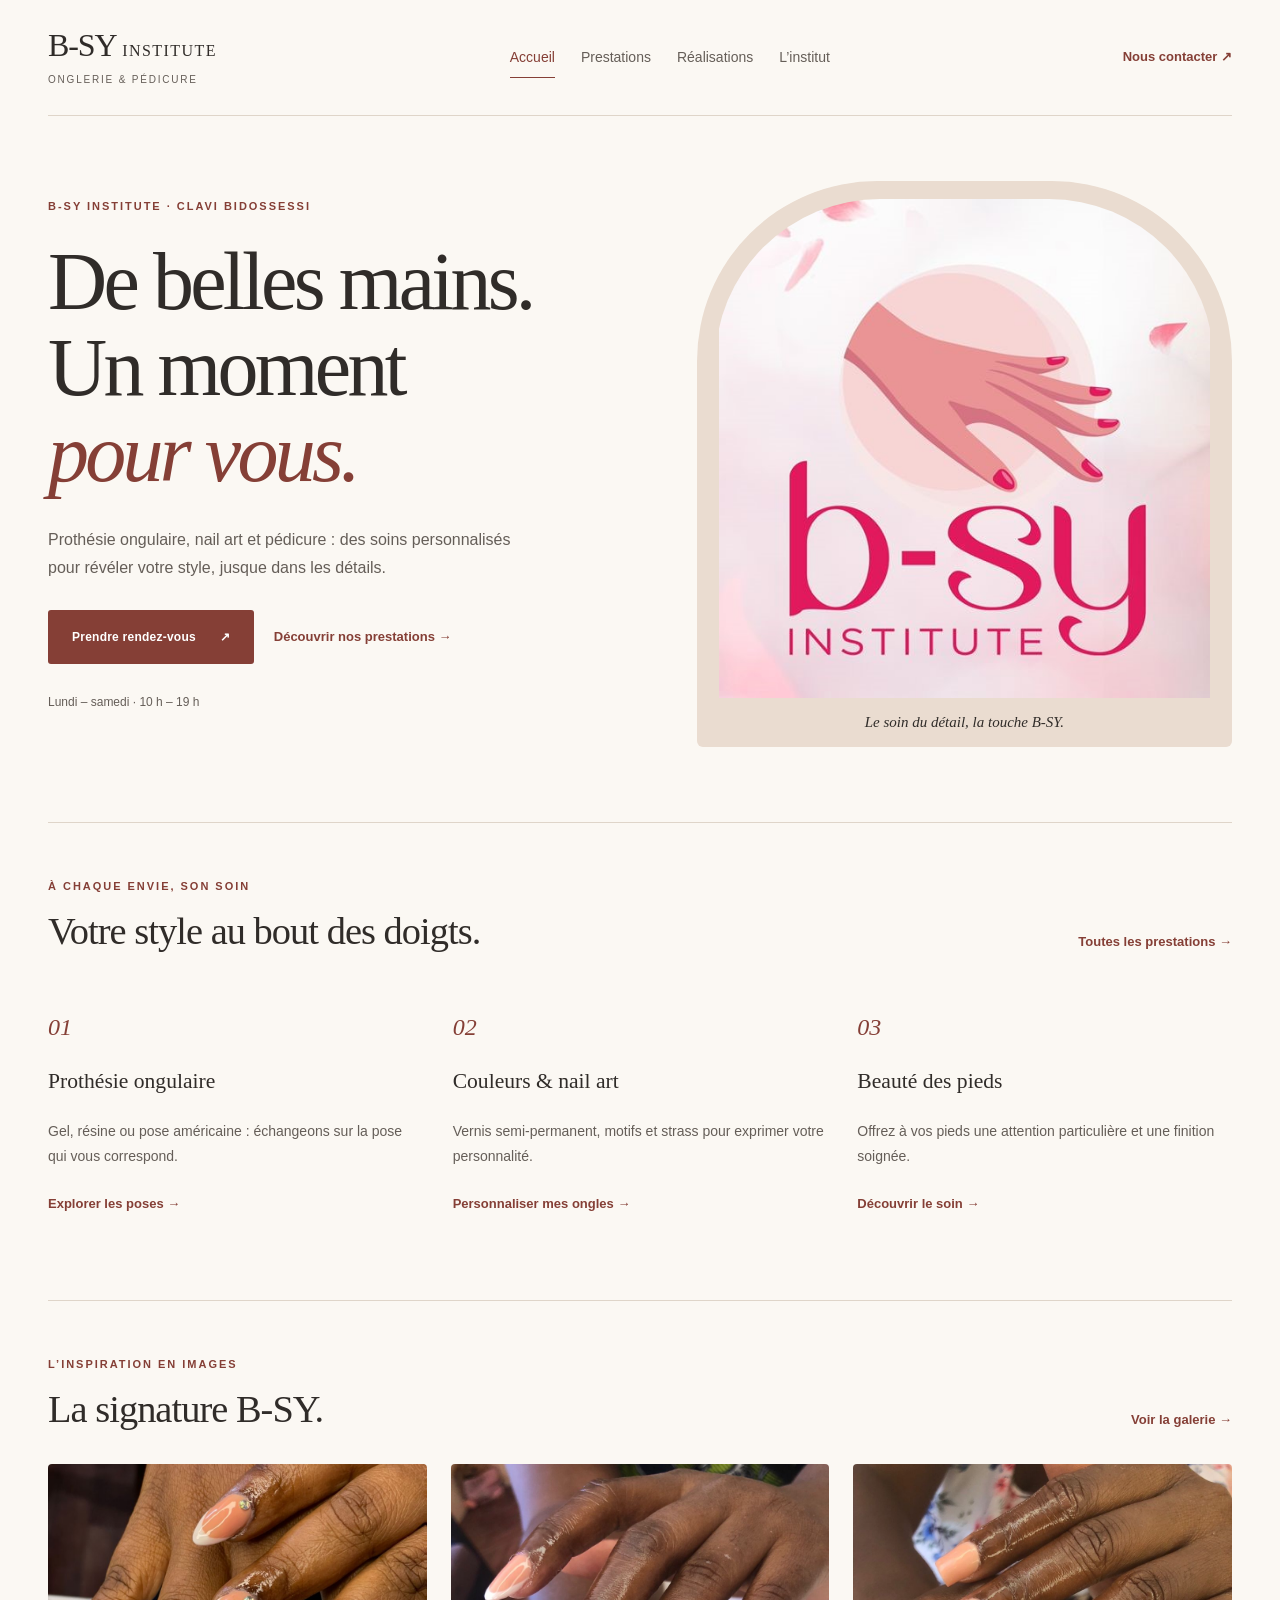
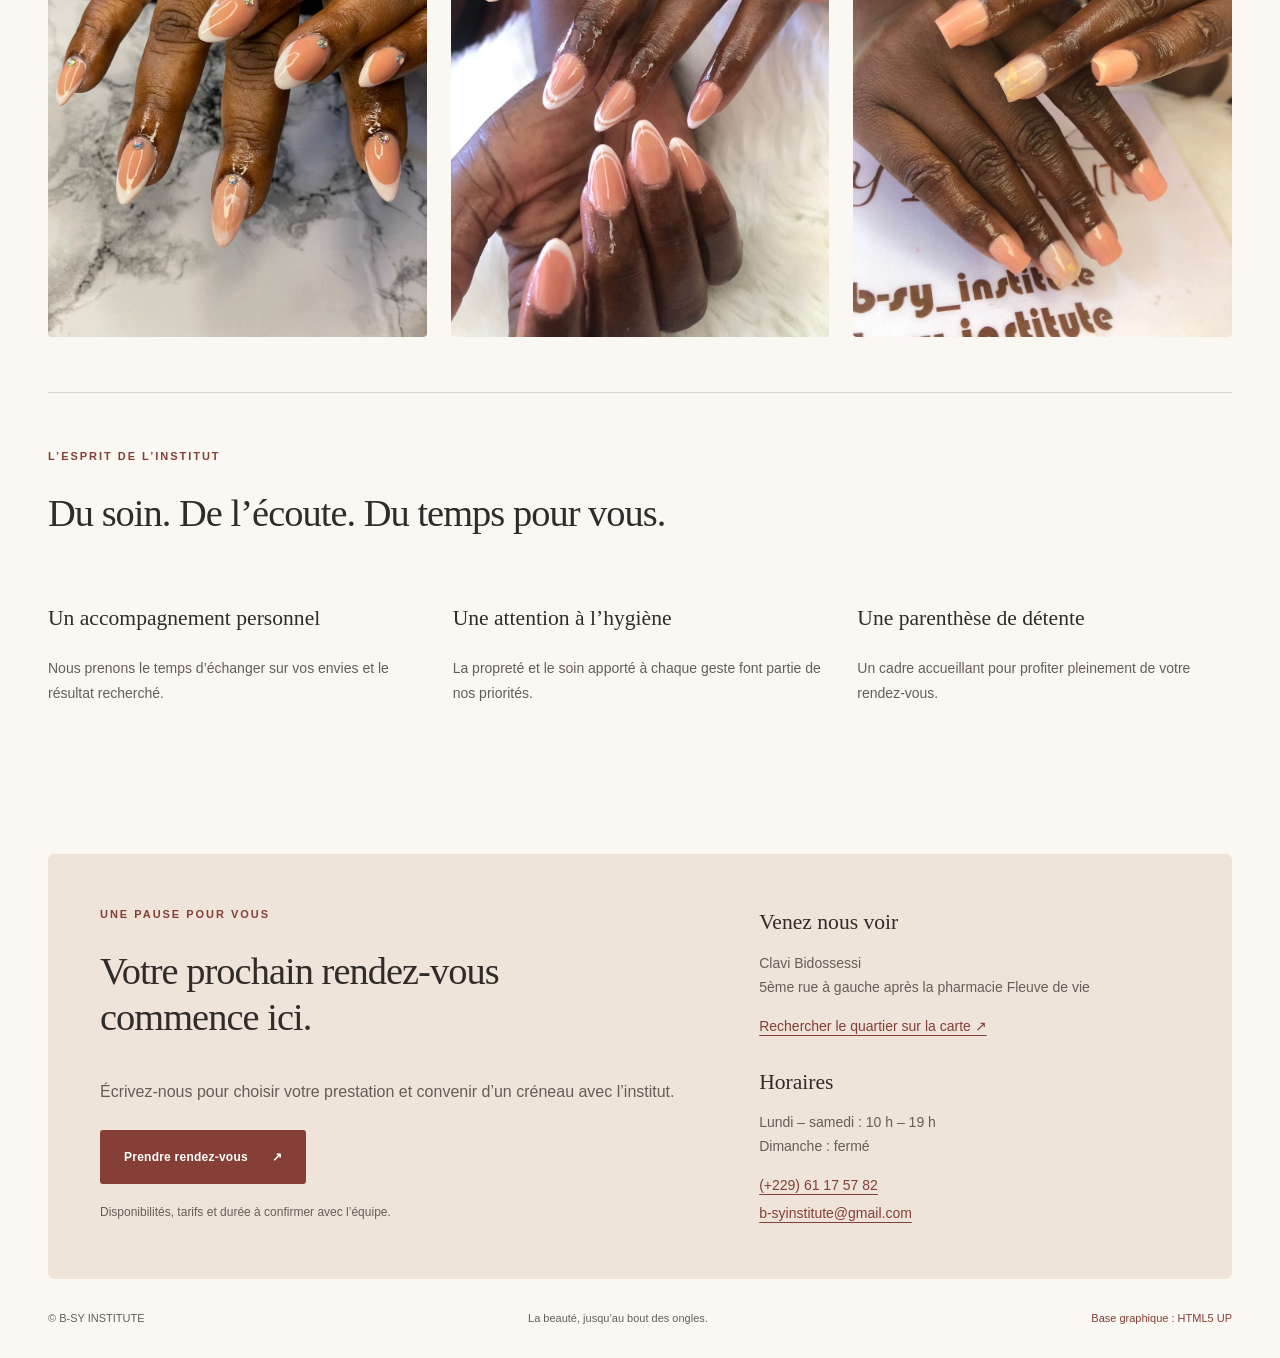
==== commit 380801e1: "Modernize B-SY website and link full Flickr gallery" ====
--- a/index.html
+++ b/index.html
@@ -1,149 +1,35 @@
-<!DOCTYPE HTML>
-
-<html>
-	<head>
-		<title>B-SY INSTITUTE</title>
-		<meta charset="utf-8" />
-		<meta name="viewport" content="width=device-width, initial-scale=1, user-scalable=no" />
-		<link rel="stylesheet" href="assets/css/main.css" />
-	</head>
-	<body class="is-preload">
-
-		<!-- Wrapper -->
-			<div id="wrapper">
-
-				<!-- Main -->
-					<div id="main">
-						<div class="inner">
-
-							<!-- Header -->
-								<header id="header">
-									<a href="index.html" class="logo"><span style="color: rgb(196, 78, 11);"><span class="font-weight-bold">B-SY INSTITUTE</span></span></a>
-									<ul class="icons">
-										<li><a href="#" class="icon brands fa-twitter"><span class="label">Twitter</span></a></li>
-										<li><a href="#" class="icon brands fa-facebook-f"><span class="label">Facebook</span></a></li>
-										<li><a href="#" class="icon brands fa-snapchat-ghost"><span class="label">Snapchat</span></a></li>
-										<li><a href="#" class="icon brands fa-instagram"><span class="label">Instagram</span></a></li>
-										<li><a href="https://wa.me//+22961175782" class="icon brands fa-whatsapp"><span class="label">Whatsapp</span></a></li>
-									</ul>
-								</header>
-
-							<!-- Banner -->
-								<section id="banner">
-									<div class="content">
-										<header>
-											<h1>Bienvenue chez <br />
-												B-SY INSTITUTE</h1>
-										</header>  
-										<p>Chez B-SY INSTITUTE, nous croyons que la beauté de vos mains et de vos pieds mérite une attention
-										<br />particulière et un soin d'exception. Spécialisés en prothésie ongulaire et en pédicure,
-										<br />nous vous offrons une expérience unique pour sublimer vos ongles et chouchouter vos pieds. 
-										</p>
-										
-									</div>
-									<span class="image object">
-										<img src="images/b_sy1.jpg" alt="" />
-									</span>
-								</section>
-
-							<!-- Section -->
-								<section>
-									<header class="major">
-										<h2>Pourquoi Choisir B-SY INSTITUTE ?</h2>
-									</header>
-									<div class="features">
-										<article>
-											<span class="icon solid fa-briefcase"></span>
-
-											<div class="content">
-												<h3>Professionnalisme :</h3>
-												<p>Nos techniciennes sont formées et expérimentées, prêtes à vous offrir des soins personnalisés et de haute qualité.
-													
-													 Profitez d’un cadre apaisant et chaleureux, pensé pour votre bien-être.</p>
-											</div>
-										</article>
-										<article>
-											<span class="icon solid fa-soap"></span>
-
-											<div class="content">
-												<h3>Hygiène :</h3>
-												<p> Nous respectons les normes d'hygiène les plus strictes pour assurer votre sécurité et votre confort.</p>
-											</div>
-										</article>
-										<article>
-											<span class="icon solid fa-spa"></span>
-
-											<div class="content">
-												<h3>Ambiance Relaxante :</h3>
-												<p>Profitez d’un cadre apaisant et chaleureux, pensé pour votre bien-être.</p>
-											</div>
-										</article>
-										
-									</div>
-								</section>
-
-							
-						</div>
-					</div>
-
-				<!-- Sidebar -->
-					<div id="sidebar">
-						<div class="inner">
-
-							<!-- Search -->
-								<section id="search" class="alt">
-									<form method="post" action="#">
-										<input type="text" name="query" id="query" placeholder="Search" />
-									</form>
-								</section>
-
-							<!-- Menu -->
-							<nav id="menu">
-								<header class="major">
-									<h2>Menu</h2>
-								</header>
-								<ul>
-									<li><a href="index.html">Accueil</a></li>
-									<li><a href="about.html">A propos</a></li>
-									<li><a href="services.html">Prestations</a></li>
-									<li><a href="https://www.flickr.com/photos/202290635@N02/">Galerie</a></li>
-								</ul>
-							</nav>
-
-							<!-- Section -->
-								<section>
-									<header class="major">
-										<h2>Prenez Rendez-vous</h2>
-									</header>
-									<p>Envie de redécouvrir la beauté de vos mains et de vos pieds ? Prenez rendez-vous dès aujourd'hui et laissez-nous prendre soin de vous.<br> Chez B-SY INSTITUTE, chaque détail compte pour que vous repartiez avec le sourire et des ongles parfaits.
-
-									</p>
-									<ul class="contact">
-										<li class="icon solid fa-envelope"><a href="#">b-syinstitute@gmail.com</a></li>
-										<li class="icon solid fa-phone">(+229) 61175782</li>
-										<li class="icon solid fa-home">Clavi Bidossessi<br />
-										5ème rue à gauche après la pharmacie Fleuve de vie</li>
-										<li class="icon solid fa-clock">Lundi - Samedi: 10:00 - 19:00<br />
-											Dimanche: Fermé</li>
-									</ul>
-								</section>
-
-							<!-- Footer -->
-								<footer id="footer">
-									<p class="copyright">&copy; B-SY INSTITUTE. All rights reserved.</p>
-								</footer>
-
-						</div>
-					</div>
-
-			</div>
-
-		<!-- Scripts -->
-			<script src="assets/js/jquery.min.js"></script>
-			<script src="assets/js/browser.min.js"></script>
-			<script src="assets/js/breakpoints.min.js"></script>
-			<script src="assets/js/util.js"></script>
-			<script src="assets/js/main.js"></script>
-
-	</body>
-</html>+<!DOCTYPE html>
+<html lang="fr">
+<head>
+  <meta charset="utf-8">
+  <meta name="viewport" content="width=device-width, initial-scale=1">
+  <title>B-SY INSTITUTE — Onglerie & pédicure</title>
+  <meta name="description" content="Découvrez les prestations et réalisations de B-SY Institute à Clavi Bidossessi. Contactez-nous pour votre prochain rendez-vous.">
+  <meta name="theme-color" content="#853f36">
+  <meta property="og:title" content="B-SY INSTITUTE — Onglerie & pédicure">
+  <meta property="og:description" content="Découvrez les prestations et réalisations de B-SY Institute à Clavi Bidossessi. Contactez-nous pour votre prochain rendez-vous.">
+  <meta property="og:type" content="website">
+  <link rel="stylesheet" href="assets/css/main.css">
+  <link rel="stylesheet" href="assets/css/institute.css">
+  <script src="assets/js/site.js" defer></script>
+</head>
+<body class="institute">
+  <a class="skip-link" href="#content">Aller au contenu</a>
+  <div class="site-shell">
+    <header class="site-header">
+      <a class="brand" href="index.html">B-SY <span>INSTITUTE</span><small>Onglerie &amp; pédicure</small></a>
+      <nav aria-label="Navigation principale"><a href="index.html" aria-current="page">Accueil</a><a href="services.html">Prestations</a><a href="galery.html">Réalisations</a><a href="about.html">L’institut</a></nav>
+      <a class="header-contact" href="#contact">Nous contacter ↗</a>
+    </header>
+    <main id="content"><section class="hero"><div class="hero-copy"><p class="eyebrow">B-SY Institute · Clavi Bidossessi</p><h1>De belles mains.<br>Un moment<br><em>pour vous.</em></h1><p>Prothésie ongulaire, nail art et pédicure : des soins personnalisés pour révéler votre style, jusque dans les détails.</p><div class="hero-actions"><a class="button primary" href="https://wa.me/22961175782?text=Bonjour%20B-SY%20INSTITUTE%2C%20je%20souhaite%20conna%C3%AEtre%20vos%20disponibilit%C3%A9s%20pour%20un%20rendez-vous.">Prendre rendez-vous <span aria-hidden="true">↗</span></a><a class="text-link" href="services.html">Découvrir nos prestations →</a></div><p class="availability">Lundi – samedi · 10 h – 19 h</p></div><figure class="hero-image"><img src="images/b_sy1.jpg" alt="Présentation de B-SY Institute" fetchpriority="high" decoding="async"><figcaption>Le soin du détail, la touche B-SY.</figcaption></figure></section>
+<section class="section-block"><div class="section-heading"><div><p class="eyebrow">À chaque envie, son soin</p><h2>Votre style au bout des doigts.</h2></div><a class="text-link" href="services.html">Toutes les prestations →</a></div><div class="service-preview"><article><span class="number">01</span><h3>Prothésie ongulaire</h3><p>Gel, résine ou pose américaine : échangeons sur la pose qui vous correspond.</p><a href="services.html#prestation-1">Explorer les poses →</a></article><article><span class="number">02</span><h3>Couleurs &amp; nail art</h3><p>Vernis semi-permanent, motifs et strass pour exprimer votre personnalité.</p><a href="services.html#prestation-5">Personnaliser mes ongles →</a></article><article><span class="number">03</span><h3>Beauté des pieds</h3><p>Offrez à vos pieds une attention particulière et une finition soignée.</p><a href="services.html#prestation-7">Découvrir le soin →</a></article></div></section>
+<section class="section-block"><div class="section-heading"><div><p class="eyebrow">L’inspiration en images</p><h2>La signature B-SY.</h2></div><a class="text-link" href="galery.html">Voir la galerie →</a></div><div class="gallery-preview"><a href="galery.html" aria-label="Voir nos réalisations"><img src="images/pic33.jpg" alt="Réalisation de prothésie ongulaire B-SY Institute" loading="lazy" decoding="async"></a><a href="galery.html" aria-label="Voir nos réalisations"><img src="images/pic35.jpg" alt="Réalisation de prothésie ongulaire B-SY Institute" loading="lazy" decoding="async"></a><a href="galery.html" aria-label="Voir nos réalisations"><img src="images/pic36.jpg" alt="Réalisation de prothésie ongulaire B-SY Institute" loading="lazy" decoding="async"></a></div></section>
+<section class="values section-block"><p class="eyebrow">L’esprit de l’institut</p><h2>Du soin. De l’écoute. Du temps pour vous.</h2><div class="service-preview"><article><h3>Un accompagnement personnel</h3><p>Nous prenons le temps d’échanger sur vos envies et le résultat recherché.</p></article><article><h3>Une attention à l’hygiène</h3><p>La propreté et le soin apporté à chaque geste font partie de nos priorités.</p></article><article><h3>Une parenthèse de détente</h3><p>Un cadre accueillant pour profiter pleinement de votre rendez-vous.</p></article></div></section></main>
+    <section class="contact-panel" id="contact" aria-labelledby="contact-title">
+      <div><p class="eyebrow">Une pause pour vous</p><h2 id="contact-title">Votre prochain rendez-vous<br>commence ici.</h2><p>Écrivez-nous pour choisir votre prestation et convenir d’un créneau avec l’institut.</p><a class="button primary" href="https://wa.me/22961175782?text=Bonjour%20B-SY%20INSTITUTE%2C%20je%20souhaite%20conna%C3%AEtre%20vos%20disponibilit%C3%A9s%20pour%20un%20rendez-vous.">Prendre rendez-vous <span aria-hidden="true">↗</span></a><p class="fine-print">Disponibilités, tarifs et durée à confirmer avec l’équipe.</p></div>
+      <div class="contact-details"><h3>Venez nous voir</h3><p>Clavi Bidossessi<br>5ème rue à gauche après la pharmacie Fleuve de vie</p><a href="https://www.google.com/maps/search/?api=1&amp;query=Clavi%20Bidossessi%20pharmacie%20Fleuve%20de%20vie">Rechercher le quartier sur la carte ↗</a><h3>Horaires</h3><p>Lundi – samedi : 10 h – 19 h<br>Dimanche : fermé</p><a href="tel:+22961175782">(+229) 61 17 57 82</a><br><a href="mailto:b-syinstitute@gmail.com">b-syinstitute@gmail.com</a></div>
+    </section>
+    <footer class="site-footer"><span>© B-SY INSTITUTE</span><span>La beauté, jusqu’au bout des ongles.</span><a href="https://html5up.net">Base graphique : HTML5 UP</a></footer>
+  </div>
+</body>
+</html>
--- a/assets/css/institute.css
+++ b/assets/css/institute.css
@@ -0,0 +1,101 @@
+/* Site-specific layer over the original HTML5 UP stylesheet. */
+:root { --paper: #fbf8f3; --ink: #302c29; --muted: #655e58; --accent: #853f36; --line: #dfd5c9; }
+body.institute { background: var(--paper); color: var(--ink); font: 16px/1.75 Arial, sans-serif; }
+.institute h1, .institute h2, .institute h3 { color: var(--ink); font-family: Georgia, serif; font-weight: 400; }
+.institute h1 { font-size: clamp(3rem, 6.4vw, 6rem); line-height: 1.05; letter-spacing: -.045em; margin: 0 0 .35em; }
+.institute h2 { font-size: clamp(1.8rem, 3vw, 2.8rem); line-height: 1.2; letter-spacing: -.025em; }
+.institute h3 { font-size: 1.35rem; }
+.institute em { color: var(--accent); }
+.institute p { margin: 0 0 1.5em; }
+.institute a { color: var(--accent); border-bottom: 0; }
+.institute a:hover { color: #58281f !important; }
+.institute a:focus-visible, .institute button:focus-visible { outline: 3px solid var(--accent); outline-offset: 5px; }
+.site-shell { width: min(1320px, calc(100% - 96px)); margin: auto; }
+.site-header { display: flex; align-items: center; justify-content: space-between; gap: 30px; padding: 28px 0; border-bottom: 1px solid var(--line); }
+.brand { color: var(--ink) !important; font: 32px/1.1 Georgia, serif; letter-spacing: -.035em; }
+.brand span { font-size: 16px; letter-spacing: .09em; }
+.brand small { display: block; margin-top: 9px; color: var(--muted); font: 10px/1.5 Arial, sans-serif; text-transform: uppercase; letter-spacing: .18em; }
+.site-header nav { display: flex; flex-wrap: wrap; gap: 26px; }
+.site-header nav a { font-size: 14px; color: var(--muted); padding: 7px 0; }
+.site-header nav a[aria-current] { color: var(--accent); box-shadow: 0 1px var(--accent); }
+.header-contact { font-size: 13px; font-weight: bold; }
+.institute .eyebrow { color: var(--accent); font: bold 11px/1.6 Arial, sans-serif; text-transform: uppercase; letter-spacing: .18em; margin-bottom: 24px; }
+.hero { display: grid; grid-template-columns: 1.1fr 1fr; gap: 60px; align-items: center; padding: 65px 0 75px; }
+.hero-copy > p:not(.eyebrow) { max-width: 490px; color: var(--muted); }
+.hero-actions { display: flex; flex-wrap: wrap; gap: 20px; align-items: center; margin: 28px 0; }
+.institute .button { height: auto; white-space: normal; line-height: 1.4; padding: 18px 24px; font: bold 12px/1.5 Arial, sans-serif; border-radius: 3px; letter-spacing: .02em; text-transform: none; }
+.institute .button.primary { background: var(--accent); color: white !important; box-shadow: none; }
+.institute .button.primary:hover { background: #663028; }
+.button span { margin-left: 20px; }
+.text-link { font-size: 13px; font-weight: bold; }
+.institute .availability { font-size: 12px; }
+.hero-image { margin: 0; position: relative; padding: 18px 18px 0; background: #eadcd0; border-radius: 180px 180px 6px 6px; }
+.hero-image img { display: block; width: 100%; aspect-ratio: 1; object-fit: contain; border-radius: 165px 165px 3px 3px; }
+.hero-image figcaption { padding: 16px 5px; font: italic 15px Georgia, serif; text-align: center; }
+.section-block { padding: 55px 0; border-top: 1px solid var(--line); }
+.section-heading { display: flex; align-items: end; justify-content: space-between; gap: 24px; margin-bottom: 32px; }
+.section-heading h2 { margin-bottom: 0; }
+.section-heading .eyebrow { margin-bottom: 12px; }
+.service-preview { display: grid; grid-template-columns: repeat(3, 1fr); gap: 30px; }
+.service-preview article { padding: 28px 0; }
+.service-preview p, .service-card p { color: var(--muted); font-size: 14px; }
+.service-preview a { font-size: 13px; font-weight: bold; }
+.number { display: block; margin-bottom: 24px; color: var(--accent); font: italic 24px Georgia, serif; }
+.gallery-preview, .gallery-grid { display: grid; grid-template-columns: repeat(3, 1fr); gap: 24px; }
+.gallery-preview img, .gallery-item img { display: block; width: 100%; aspect-ratio: 4/5; object-fit: cover; border-radius: 4px; background: #eadcd0; }
+.gallery-preview a, .gallery-item { display: block; }
+.gallery-preview a:hover img, .gallery-item:hover img { filter: brightness(.93); }
+.values h2 { max-width: 650px; }
+.contact-panel { margin: 45px 0 0; padding: 52px; display: grid; grid-template-columns: 1.4fr 1fr; gap: 70px; background: #eee4d9; border-radius: 6px; scroll-margin-top: 24px; }
+.contact-panel p { color: var(--muted); }
+.contact-panel .fine-print { margin: 18px 0 0; font-size: 12px; }
+.contact-details h3 { margin: 0 0 12px; }
+.contact-details h3:not(:first-child) { margin-top: 26px; }
+.contact-details p { margin-bottom: 12px; font-size: 14px; }
+.contact-details a { font-size: 14px; overflow-wrap: anywhere; text-decoration: underline; text-underline-offset: 4px; }
+.site-footer { display: flex; flex-wrap: wrap; justify-content: space-between; gap: 15px; padding: 30px 0; font-size: 11px; color: var(--muted); }
+.page-intro { padding: 65px 0 45px; max-width: 760px; }
+.page-intro > p:last-child { max-width: 590px; color: var(--muted); }
+.services-grid { display: grid; grid-template-columns: repeat(2, 1fr); gap: 24px; }
+.service-card { border: 1px solid var(--line); padding: 32px; border-radius: 5px; display: flex; flex-direction: column; scroll-margin-top: 25px; }
+.service-card h2 { font-size: 1.8rem; }
+.service-card .text-link { margin-top: auto; }
+.gallery-item > span { display: flex; justify-content: space-between; padding: 12px 0 20px; font-size: 12px; }
+.gallery-more { padding: 24px 0 12px; text-align: center; }
+.about-layout { display: grid; grid-template-columns: 1fr 1fr; gap: 60px; align-items: center; }
+.about-photo img { width: 100%; max-height: 550px; object-fit: contain; background: #eee4d9; border-radius: 5px; }
+.skip-link { position: absolute; top: -100px; left: 20px; background: white; padding: 12px; z-index: 100; }
+.skip-link:focus { top: 10px; }
+.photo-dialog { border: 0; padding: 16px; border-radius: 6px; background: var(--paper); max-width: 95vw; max-height: 95vh; }
+.photo-dialog::backdrop { background: #16110fe6; }
+.photo-dialog img { display: block; max-width: 85vw; max-height: 75vh; object-fit: contain; margin: auto; }
+.institute .close-photo { display: block; margin: 0 0 16px auto; color: var(--accent) !important; box-shadow: inset 0 0 0 1px var(--accent); }
+.photo-open { overflow: hidden; }
+@media (max-width: 1050px) {
+  .site-shell { width: calc(100% - 48px); }
+  .header-contact { display: none; }
+  .hero { gap: 30px; }
+  .contact-panel { gap: 35px; padding: 35px; }
+}
+@media (max-width: 700px) {
+  .site-shell { width: calc(100% - 36px); }
+  .site-header { flex-direction: column; align-items: flex-start; gap: 20px; padding: 24px 0 16px; }
+  .site-header nav { gap: 10px 20px; }
+  .site-header nav a { font-size: 13px; }
+  .hero, .about-layout, .contact-panel { grid-template-columns: 1fr; }
+  .hero { padding: 38px 0; gap: 28px; }
+  .hero-image { max-width: 450px; width: 100%; justify-self: center; }
+  .service-preview, .services-grid { grid-template-columns: 1fr; gap: 16px; }
+  .service-preview article { padding: 18px 0; }
+  .section-heading { align-items: flex-start; flex-direction: column; }
+  .section-block { padding: 36px 0; }
+  .gallery-preview, .gallery-grid { grid-template-columns: repeat(2, 1fr); gap: 14px; }
+  .gallery-preview a:last-child { display: none; }
+  .contact-panel { padding: 26px 22px; gap: 35px; }
+  .page-intro { padding: 40px 0 22px; }
+  .service-card { padding: 24px; }
+  .site-footer { flex-direction: column; }
+}
+@media (prefers-reduced-motion: reduce) {
+  .institute *, .institute *::before, .institute *::after { animation: none !important; transition: none !important; scroll-behavior: auto !important; }
+}
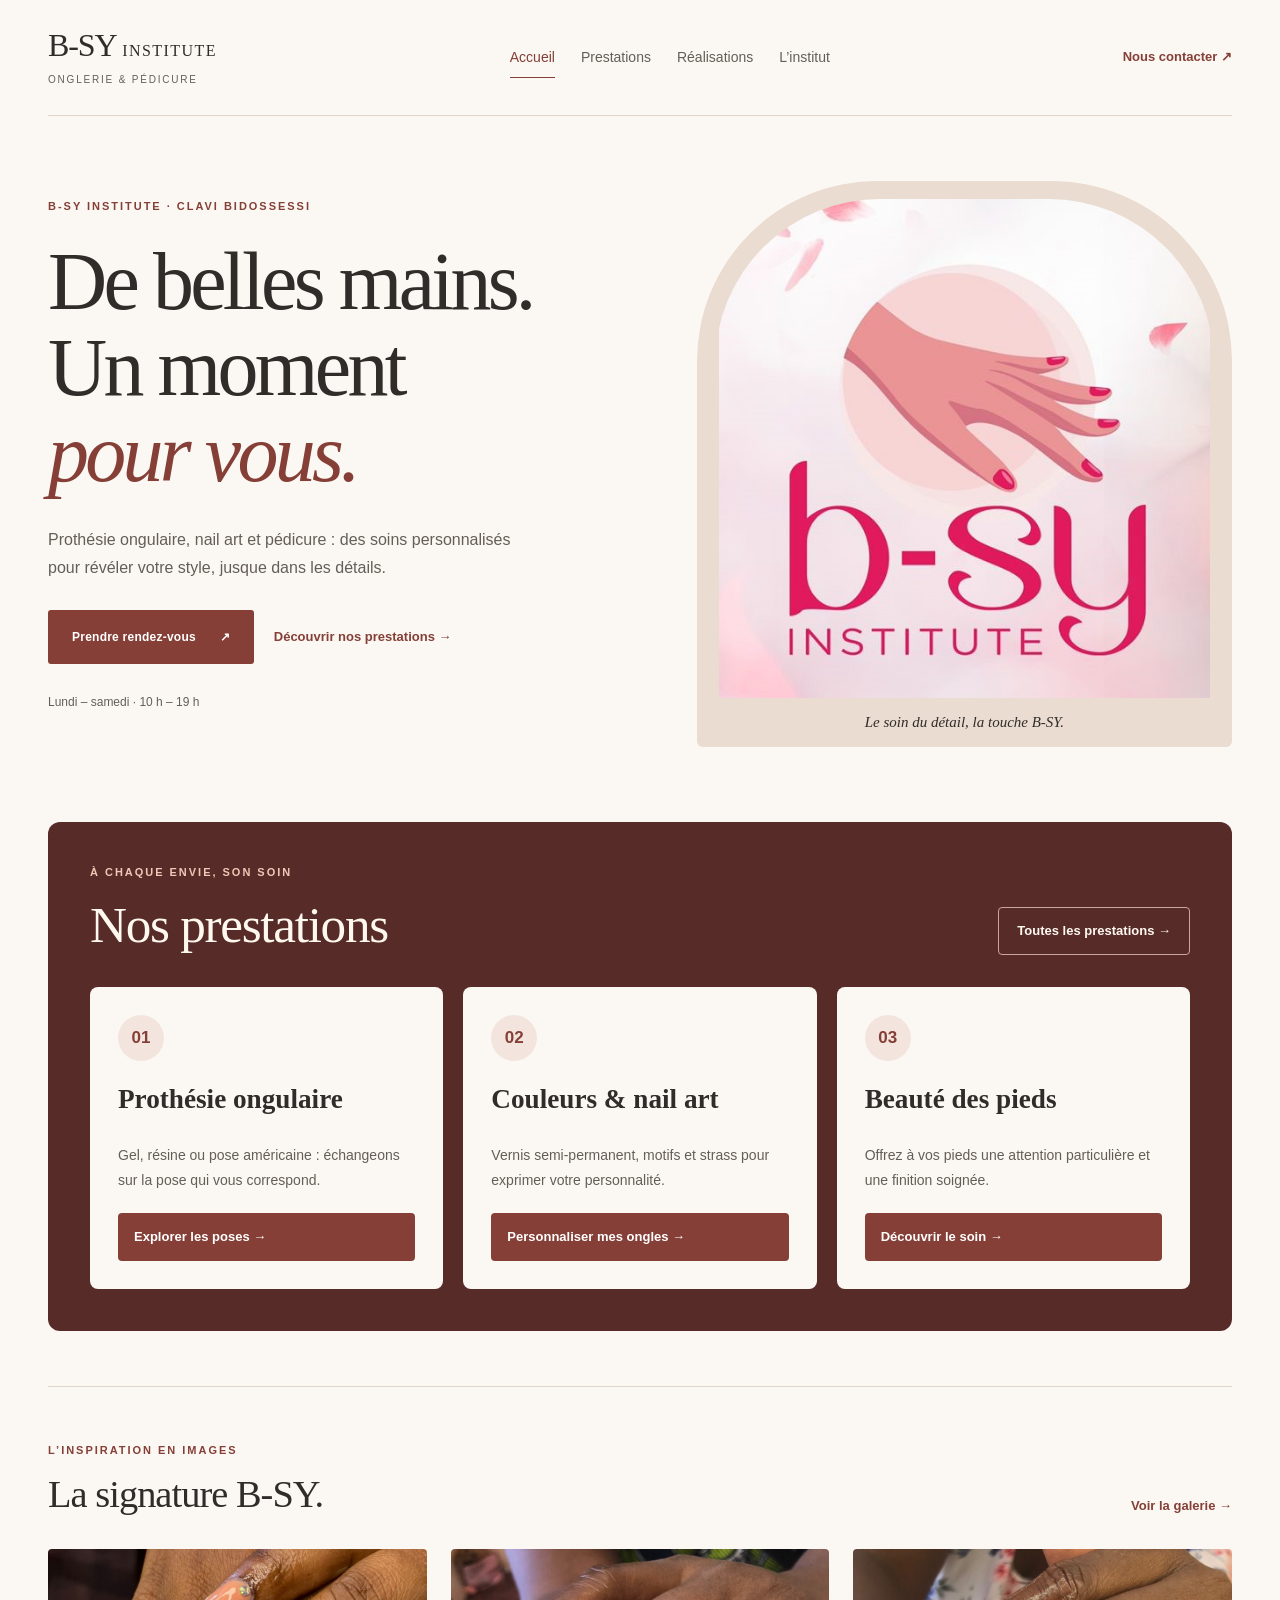
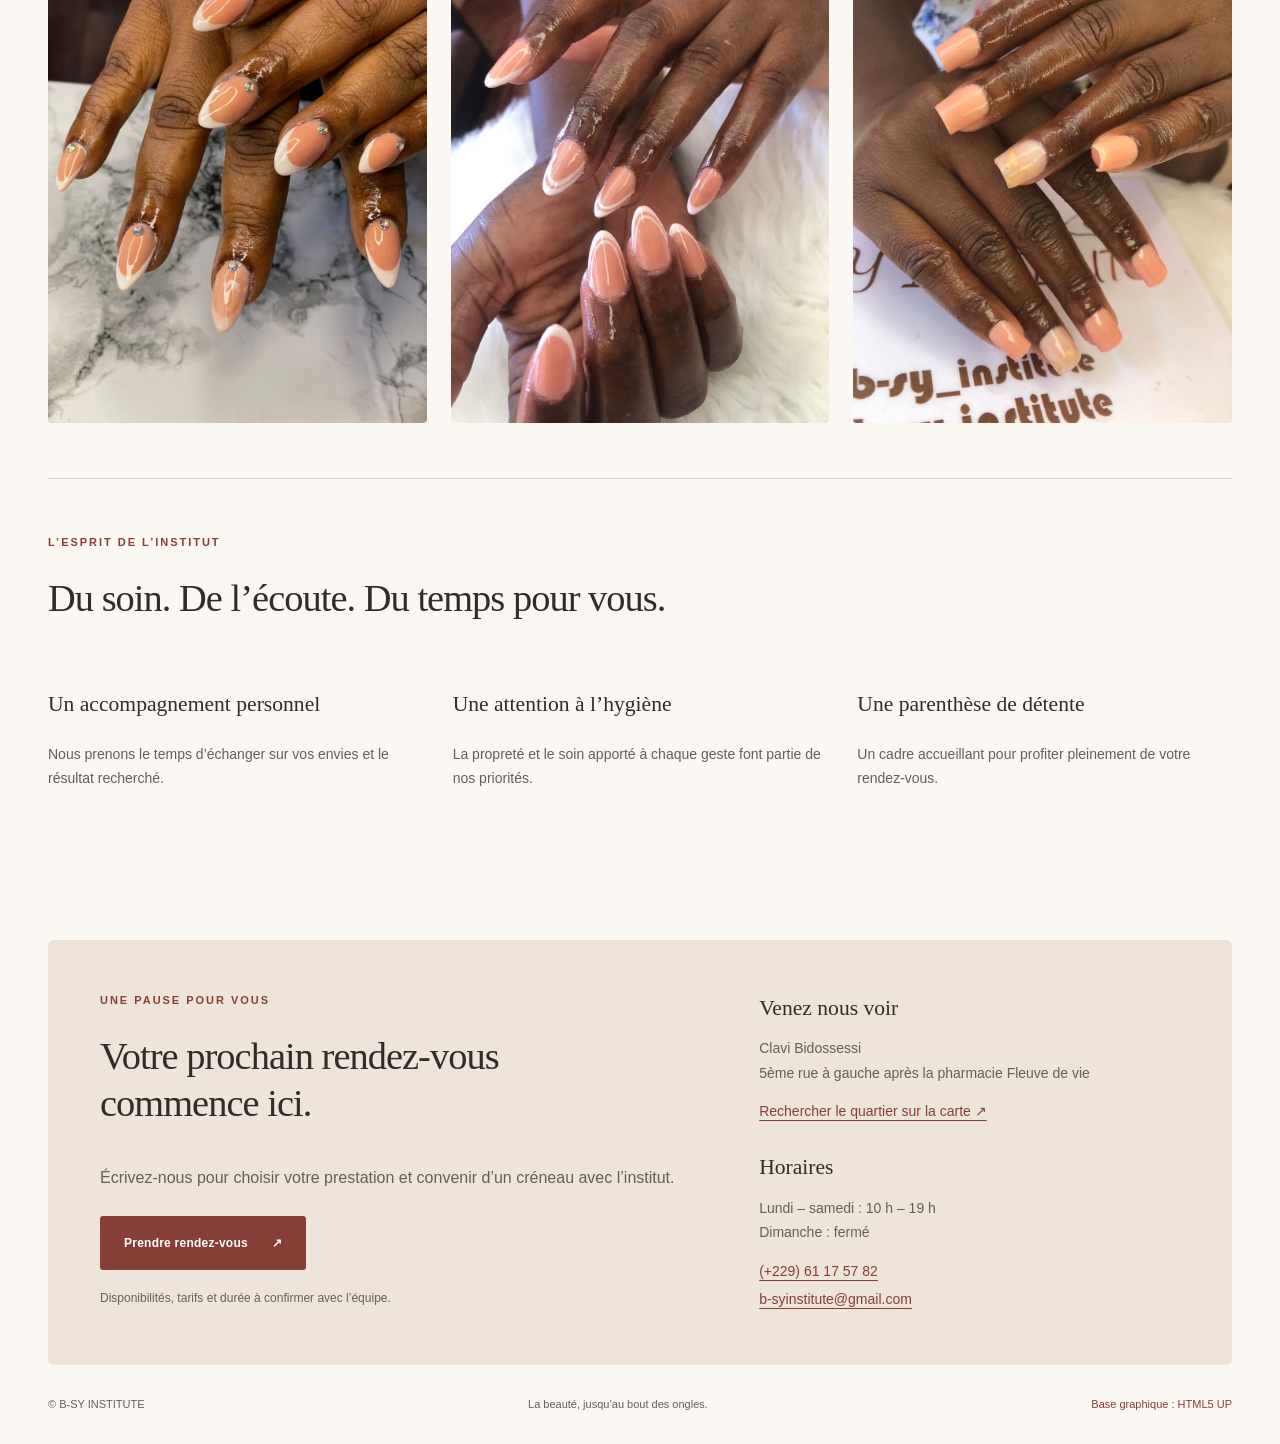
==== commit 0648578a: "Highlight services and add B-SY favicon" ====
--- a/index.html
+++ b/index.html
@@ -6,6 +6,7 @@
   <title>B-SY INSTITUTE — Onglerie & pédicure</title>
   <meta name="description" content="Découvrez les prestations et réalisations de B-SY Institute à Clavi Bidossessi. Contactez-nous pour votre prochain rendez-vous.">
   <meta name="theme-color" content="#853f36">
+  <link rel="icon" type="image/svg+xml" href="images/favicon.svg">
   <meta property="og:title" content="B-SY INSTITUTE — Onglerie & pédicure">
   <meta property="og:description" content="Découvrez les prestations et réalisations de B-SY Institute à Clavi Bidossessi. Contactez-nous pour votre prochain rendez-vous.">
   <meta property="og:type" content="website">
@@ -22,7 +23,7 @@
       <a class="header-contact" href="#contact">Nous contacter ↗</a>
     </header>
     <main id="content"><section class="hero"><div class="hero-copy"><p class="eyebrow">B-SY Institute · Clavi Bidossessi</p><h1>De belles mains.<br>Un moment<br><em>pour vous.</em></h1><p>Prothésie ongulaire, nail art et pédicure : des soins personnalisés pour révéler votre style, jusque dans les détails.</p><div class="hero-actions"><a class="button primary" href="https://wa.me/22961175782?text=Bonjour%20B-SY%20INSTITUTE%2C%20je%20souhaite%20conna%C3%AEtre%20vos%20disponibilit%C3%A9s%20pour%20un%20rendez-vous.">Prendre rendez-vous <span aria-hidden="true">↗</span></a><a class="text-link" href="services.html">Découvrir nos prestations →</a></div><p class="availability">Lundi – samedi · 10 h – 19 h</p></div><figure class="hero-image"><img src="images/b_sy1.jpg" alt="Présentation de B-SY Institute" fetchpriority="high" decoding="async"><figcaption>Le soin du détail, la touche B-SY.</figcaption></figure></section>
-<section class="section-block"><div class="section-heading"><div><p class="eyebrow">À chaque envie, son soin</p><h2>Votre style au bout des doigts.</h2></div><a class="text-link" href="services.html">Toutes les prestations →</a></div><div class="service-preview"><article><span class="number">01</span><h3>Prothésie ongulaire</h3><p>Gel, résine ou pose américaine : échangeons sur la pose qui vous correspond.</p><a href="services.html#prestation-1">Explorer les poses →</a></article><article><span class="number">02</span><h3>Couleurs &amp; nail art</h3><p>Vernis semi-permanent, motifs et strass pour exprimer votre personnalité.</p><a href="services.html#prestation-5">Personnaliser mes ongles →</a></article><article><span class="number">03</span><h3>Beauté des pieds</h3><p>Offrez à vos pieds une attention particulière et une finition soignée.</p><a href="services.html#prestation-7">Découvrir le soin →</a></article></div></section>
+<section class="section-block services-showcase" aria-labelledby="services-title"><div class="section-heading"><div><p class="eyebrow">À chaque envie, son soin</p><h2 id="services-title">Nos prestations</h2></div><a class="text-link" href="services.html">Toutes les prestations →</a></div><div class="service-preview"><article><span class="number">01</span><h3>Prothésie ongulaire</h3><p>Gel, résine ou pose américaine : échangeons sur la pose qui vous correspond.</p><a href="services.html#prestation-1">Explorer les poses →</a></article><article><span class="number">02</span><h3>Couleurs &amp; nail art</h3><p>Vernis semi-permanent, motifs et strass pour exprimer votre personnalité.</p><a href="services.html#prestation-5">Personnaliser mes ongles →</a></article><article><span class="number">03</span><h3>Beauté des pieds</h3><p>Offrez à vos pieds une attention particulière et une finition soignée.</p><a href="services.html#prestation-7">Découvrir le soin →</a></article></div></section>
 <section class="section-block"><div class="section-heading"><div><p class="eyebrow">L’inspiration en images</p><h2>La signature B-SY.</h2></div><a class="text-link" href="galery.html">Voir la galerie →</a></div><div class="gallery-preview"><a href="galery.html" aria-label="Voir nos réalisations"><img src="images/pic33.jpg" alt="Réalisation de prothésie ongulaire B-SY Institute" loading="lazy" decoding="async"></a><a href="galery.html" aria-label="Voir nos réalisations"><img src="images/pic35.jpg" alt="Réalisation de prothésie ongulaire B-SY Institute" loading="lazy" decoding="async"></a><a href="galery.html" aria-label="Voir nos réalisations"><img src="images/pic36.jpg" alt="Réalisation de prothésie ongulaire B-SY Institute" loading="lazy" decoding="async"></a></div></section>
 <section class="values section-block"><p class="eyebrow">L’esprit de l’institut</p><h2>Du soin. De l’écoute. Du temps pour vous.</h2><div class="service-preview"><article><h3>Un accompagnement personnel</h3><p>Nous prenons le temps d’échanger sur vos envies et le résultat recherché.</p></article><article><h3>Une attention à l’hygiène</h3><p>La propreté et le soin apporté à chaque geste font partie de nos priorités.</p></article><article><h3>Une parenthèse de détente</h3><p>Un cadre accueillant pour profiter pleinement de votre rendez-vous.</p></article></div></section></main>
     <section class="contact-panel" id="contact" aria-labelledby="contact-title">
--- a/assets/css/institute.css
+++ b/assets/css/institute.css
@@ -57,9 +57,22 @@
 .page-intro { padding: 65px 0 45px; max-width: 760px; }
 .page-intro > p:last-child { max-width: 590px; color: var(--muted); }
 .services-grid { display: grid; grid-template-columns: repeat(2, 1fr); gap: 24px; }
-.service-card { border: 1px solid var(--line); padding: 32px; border-radius: 5px; display: flex; flex-direction: column; scroll-margin-top: 25px; }
-.service-card h2 { font-size: 1.8rem; }
-.service-card .text-link { margin-top: auto; }
+.service-card { border: 1px solid var(--line); border-top: 5px solid var(--accent); background: #fff; padding: 32px; border-radius: 8px; display: flex; flex-direction: column; scroll-margin-top: 25px; box-shadow: 0 8px 24px #302c290a; }
+.institute .service-card h2 { font-size: clamp(1.8rem, 3vw, 2.4rem); font-weight: bold; }
+.service-card .button { margin-top: auto; align-self: flex-start; }
+.service-card .number, .services-showcase .number { display: grid; place-items: center; width: 46px; height: 46px; border-radius: 50%; background: #f3e5de; color: var(--accent); font: bold 17px Arial, sans-serif; margin-bottom: 22px; }
+.institute .services-intro { padding-bottom: 28px; }
+.institute .services-intro h1 { font-size: clamp(2.8rem, 5vw, 4.5rem); }
+.services-showcase.section-block { padding: 42px; background: #572c28; border: 0; border-radius: 12px; margin-bottom: 55px; }
+.institute .services-showcase .section-heading h2 { color: #fff8ef; font-size: clamp(2.2rem, 4vw, 3.4rem); }
+.institute .services-showcase .eyebrow { color: #efc8b7; }
+.institute .services-showcase .section-heading > a { color: #fff8ef !important; border: 1px solid #c8a79e; padding: 12px 18px; border-radius: 4px; }
+.services-showcase .service-preview { gap: 20px; }
+.services-showcase .service-preview article { display: flex; flex-direction: column; padding: 28px; background: var(--paper); border-radius: 8px; }
+.institute .services-showcase h3 { font-size: 1.7rem; font-weight: bold; line-height: 1.2; }
+.services-showcase .service-preview article > a { display: block; margin-top: auto; padding: 14px 16px; background: var(--accent); color: white !important; border-radius: 4px; line-height: 1.5; }
+.services-showcase .service-preview article > a:hover { background: #663028; }
+.services-showcase .section-heading > a:focus-visible { outline-color: #fff8ef; }
 .gallery-item > span { display: flex; justify-content: space-between; padding: 12px 0 20px; font-size: 12px; }
 .gallery-more { padding: 24px 0 12px; text-align: center; }
 .about-layout { display: grid; grid-template-columns: 1fr 1fr; gap: 60px; align-items: center; }
@@ -72,12 +85,16 @@
 .institute .close-photo { display: block; margin: 0 0 16px auto; color: var(--accent) !important; box-shadow: inset 0 0 0 1px var(--accent); }
 .photo-open { overflow: hidden; }
 @media (max-width: 1050px) {
+  .services-showcase.section-block { padding: 28px; }
+  .services-showcase .service-preview { grid-template-columns: 1fr; }
   .site-shell { width: calc(100% - 48px); }
   .header-contact { display: none; }
   .hero { gap: 30px; }
   .contact-panel { gap: 35px; padding: 35px; }
 }
 @media (max-width: 700px) {
+  .services-showcase.section-block { padding: 26px 18px; margin-bottom: 36px; }
+  .services-showcase .service-preview article { padding: 24px; }
   .site-shell { width: calc(100% - 36px); }
   .site-header { flex-direction: column; align-items: flex-start; gap: 20px; padding: 24px 0 16px; }
   .site-header nav { gap: 10px 20px; }
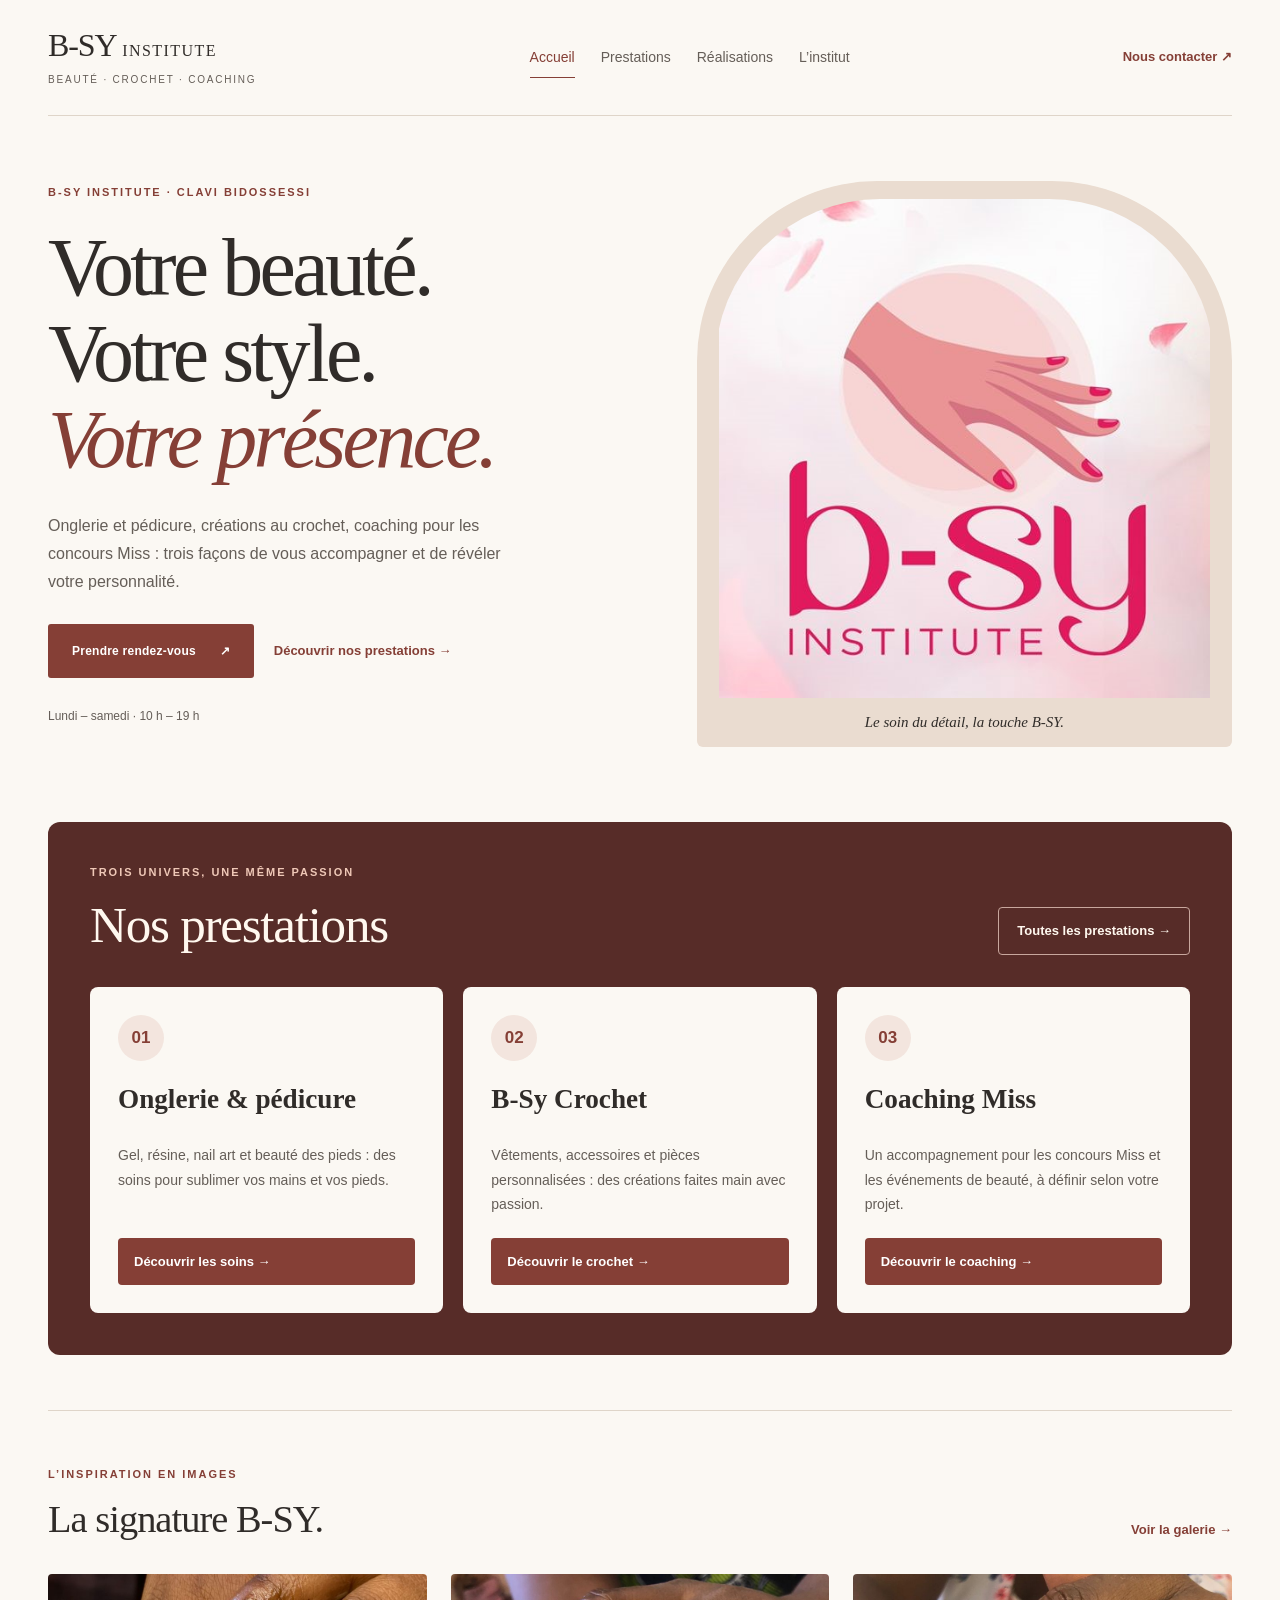
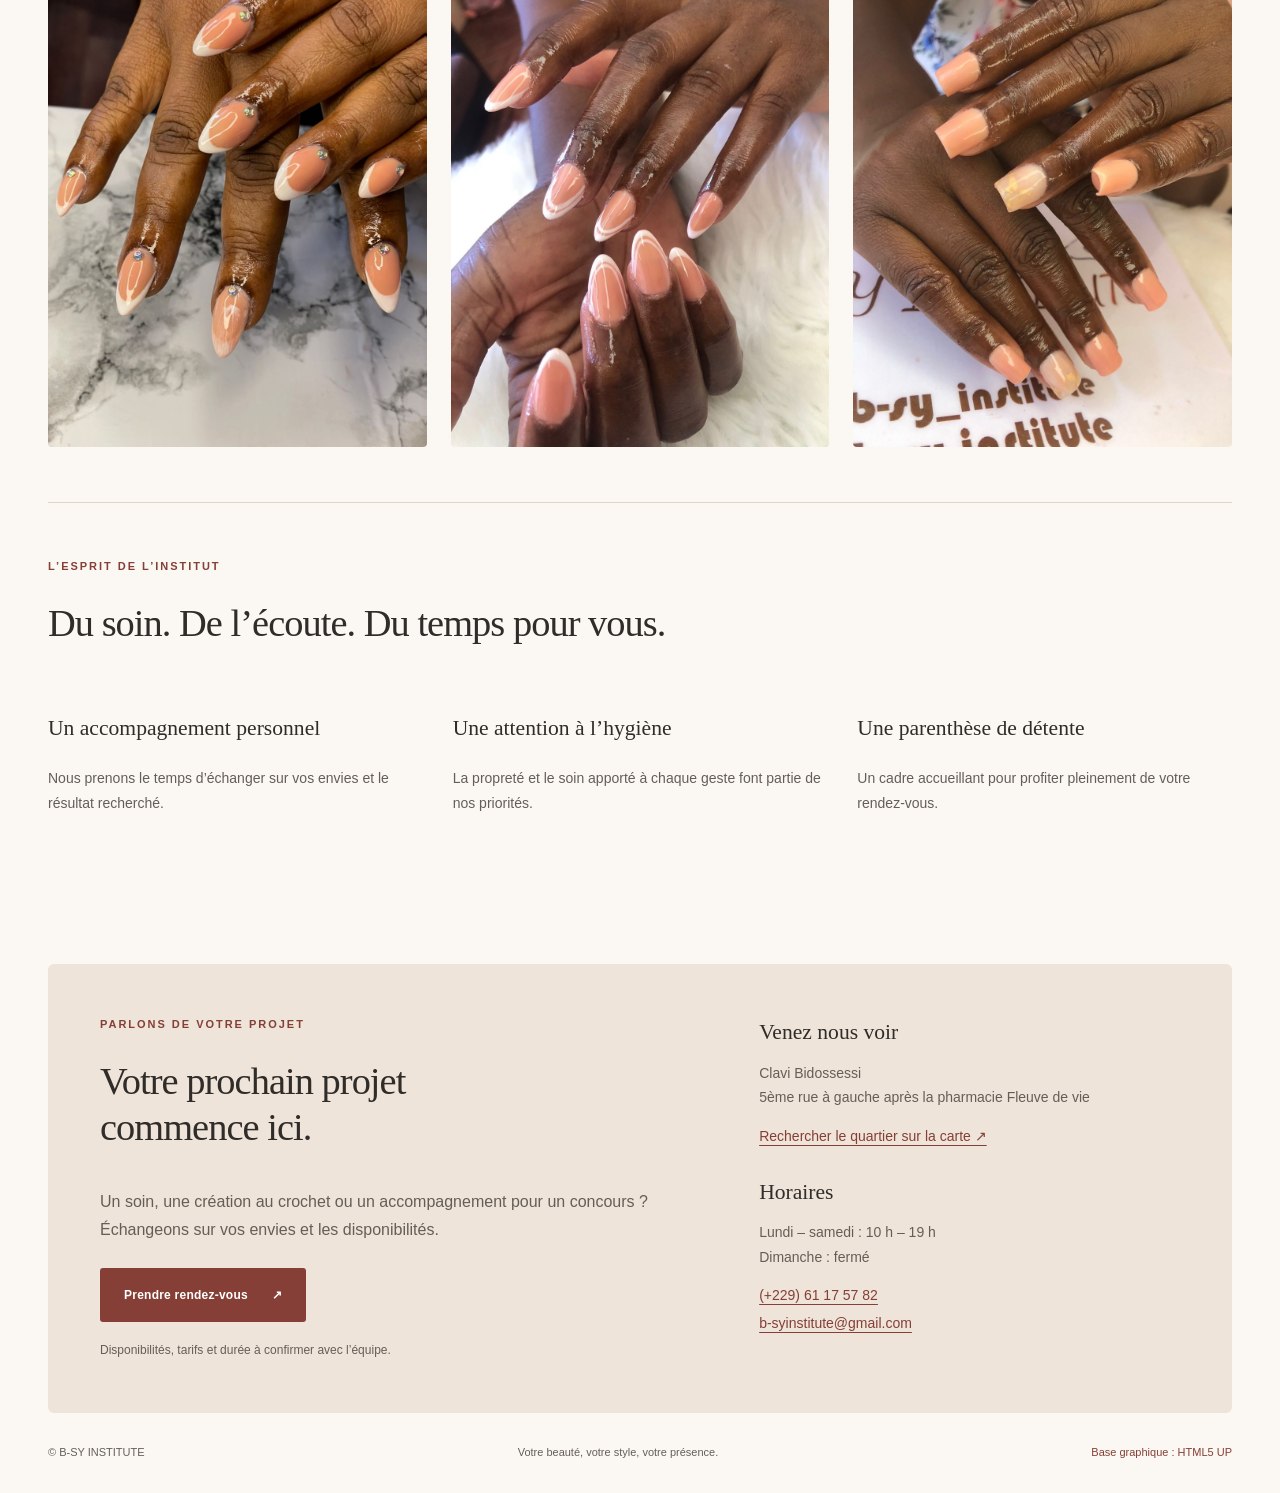
==== commit 0d016f85: "Add B-Sy Crochet and beauty pageant coaching" ====
--- a/index.html
+++ b/index.html
@@ -3,12 +3,12 @@
 <head>
   <meta charset="utf-8">
   <meta name="viewport" content="width=device-width, initial-scale=1">
-  <title>B-SY INSTITUTE — Onglerie & pédicure</title>
-  <meta name="description" content="Découvrez les prestations et réalisations de B-SY Institute à Clavi Bidossessi. Contactez-nous pour votre prochain rendez-vous.">
+  <title>B-SY INSTITUTE — Beauté, crochet & coaching</title>
+  <meta name="description" content="Onglerie, pédicure, créations au crochet et coaching pour les concours Miss : découvrez les activités de B-SY à Abomey-Calavi.">
   <meta name="theme-color" content="#853f36">
   <link rel="icon" type="image/svg+xml" href="images/favicon.svg">
-  <meta property="og:title" content="B-SY INSTITUTE — Onglerie & pédicure">
-  <meta property="og:description" content="Découvrez les prestations et réalisations de B-SY Institute à Clavi Bidossessi. Contactez-nous pour votre prochain rendez-vous.">
+  <meta property="og:title" content="B-SY INSTITUTE — Beauté, crochet & coaching">
+  <meta property="og:description" content="Onglerie, pédicure, créations au crochet et coaching pour les concours Miss : découvrez les activités de B-SY à Abomey-Calavi.">
   <meta property="og:type" content="website">
   <link rel="stylesheet" href="assets/css/main.css">
   <link rel="stylesheet" href="assets/css/institute.css">
@@ -18,19 +18,19 @@
   <a class="skip-link" href="#content">Aller au contenu</a>
   <div class="site-shell">
     <header class="site-header">
-      <a class="brand" href="index.html">B-SY <span>INSTITUTE</span><small>Onglerie &amp; pédicure</small></a>
+      <a class="brand" href="index.html">B-SY <span>INSTITUTE</span><small>Beauté · Crochet · Coaching</small></a>
       <nav aria-label="Navigation principale"><a href="index.html" aria-current="page">Accueil</a><a href="services.html">Prestations</a><a href="galery.html">Réalisations</a><a href="about.html">L’institut</a></nav>
       <a class="header-contact" href="#contact">Nous contacter ↗</a>
     </header>
-    <main id="content"><section class="hero"><div class="hero-copy"><p class="eyebrow">B-SY Institute · Clavi Bidossessi</p><h1>De belles mains.<br>Un moment<br><em>pour vous.</em></h1><p>Prothésie ongulaire, nail art et pédicure : des soins personnalisés pour révéler votre style, jusque dans les détails.</p><div class="hero-actions"><a class="button primary" href="https://wa.me/22961175782?text=Bonjour%20B-SY%20INSTITUTE%2C%20je%20souhaite%20conna%C3%AEtre%20vos%20disponibilit%C3%A9s%20pour%20un%20rendez-vous.">Prendre rendez-vous <span aria-hidden="true">↗</span></a><a class="text-link" href="services.html">Découvrir nos prestations →</a></div><p class="availability">Lundi – samedi · 10 h – 19 h</p></div><figure class="hero-image"><img src="images/b_sy1.jpg" alt="Présentation de B-SY Institute" fetchpriority="high" decoding="async"><figcaption>Le soin du détail, la touche B-SY.</figcaption></figure></section>
-<section class="section-block services-showcase" aria-labelledby="services-title"><div class="section-heading"><div><p class="eyebrow">À chaque envie, son soin</p><h2 id="services-title">Nos prestations</h2></div><a class="text-link" href="services.html">Toutes les prestations →</a></div><div class="service-preview"><article><span class="number">01</span><h3>Prothésie ongulaire</h3><p>Gel, résine ou pose américaine : échangeons sur la pose qui vous correspond.</p><a href="services.html#prestation-1">Explorer les poses →</a></article><article><span class="number">02</span><h3>Couleurs &amp; nail art</h3><p>Vernis semi-permanent, motifs et strass pour exprimer votre personnalité.</p><a href="services.html#prestation-5">Personnaliser mes ongles →</a></article><article><span class="number">03</span><h3>Beauté des pieds</h3><p>Offrez à vos pieds une attention particulière et une finition soignée.</p><a href="services.html#prestation-7">Découvrir le soin →</a></article></div></section>
+    <main id="content"><section class="hero"><div class="hero-copy"><p class="eyebrow">B-SY Institute · Clavi Bidossessi</p><h1>Votre beauté.<br>Votre style.<br><em>Votre présence.</em></h1><p>Onglerie et pédicure, créations au crochet, coaching pour les concours Miss : trois façons de vous accompagner et de révéler votre personnalité.</p><div class="hero-actions"><a class="button primary" href="https://wa.me/22961175782?text=Bonjour%20B-SY%20INSTITUTE%2C%20je%20souhaite%20conna%C3%AEtre%20vos%20disponibilit%C3%A9s%20pour%20un%20rendez-vous.">Prendre rendez-vous <span aria-hidden="true">↗</span></a><a class="text-link" href="services.html">Découvrir nos prestations →</a></div><p class="availability">Lundi – samedi · 10 h – 19 h</p></div><figure class="hero-image"><img src="images/b_sy1.jpg" alt="Présentation de B-SY Institute" fetchpriority="high" decoding="async"><figcaption>Le soin du détail, la touche B-SY.</figcaption></figure></section>
+<section class="section-block services-showcase" aria-labelledby="services-title"><div class="section-heading"><div><p class="eyebrow">Trois univers, une même passion</p><h2 id="services-title">Nos prestations</h2></div><a class="text-link" href="services.html">Toutes les prestations →</a></div><div class="service-preview"><article><span class="number">01</span><h3>Onglerie &amp; pédicure</h3><p>Gel, résine, nail art et beauté des pieds : des soins pour sublimer vos mains et vos pieds.</p><a href="services.html#onglerie">Découvrir les soins →</a></article><article><span class="number">02</span><h3>B-Sy Crochet</h3><p>Vêtements, accessoires et pièces personnalisées : des créations faites main avec passion.</p><a href="services.html#crochet">Découvrir le crochet →</a></article><article><span class="number">03</span><h3>Coaching Miss</h3><p>Un accompagnement pour les concours Miss et les événements de beauté, à définir selon votre projet.</p><a href="services.html#coaching">Découvrir le coaching →</a></article></div></section>
 <section class="section-block"><div class="section-heading"><div><p class="eyebrow">L’inspiration en images</p><h2>La signature B-SY.</h2></div><a class="text-link" href="galery.html">Voir la galerie →</a></div><div class="gallery-preview"><a href="galery.html" aria-label="Voir nos réalisations"><img src="images/pic33.jpg" alt="Réalisation de prothésie ongulaire B-SY Institute" loading="lazy" decoding="async"></a><a href="galery.html" aria-label="Voir nos réalisations"><img src="images/pic35.jpg" alt="Réalisation de prothésie ongulaire B-SY Institute" loading="lazy" decoding="async"></a><a href="galery.html" aria-label="Voir nos réalisations"><img src="images/pic36.jpg" alt="Réalisation de prothésie ongulaire B-SY Institute" loading="lazy" decoding="async"></a></div></section>
 <section class="values section-block"><p class="eyebrow">L’esprit de l’institut</p><h2>Du soin. De l’écoute. Du temps pour vous.</h2><div class="service-preview"><article><h3>Un accompagnement personnel</h3><p>Nous prenons le temps d’échanger sur vos envies et le résultat recherché.</p></article><article><h3>Une attention à l’hygiène</h3><p>La propreté et le soin apporté à chaque geste font partie de nos priorités.</p></article><article><h3>Une parenthèse de détente</h3><p>Un cadre accueillant pour profiter pleinement de votre rendez-vous.</p></article></div></section></main>
     <section class="contact-panel" id="contact" aria-labelledby="contact-title">
-      <div><p class="eyebrow">Une pause pour vous</p><h2 id="contact-title">Votre prochain rendez-vous<br>commence ici.</h2><p>Écrivez-nous pour choisir votre prestation et convenir d’un créneau avec l’institut.</p><a class="button primary" href="https://wa.me/22961175782?text=Bonjour%20B-SY%20INSTITUTE%2C%20je%20souhaite%20conna%C3%AEtre%20vos%20disponibilit%C3%A9s%20pour%20un%20rendez-vous.">Prendre rendez-vous <span aria-hidden="true">↗</span></a><p class="fine-print">Disponibilités, tarifs et durée à confirmer avec l’équipe.</p></div>
+      <div><p class="eyebrow">Parlons de votre projet</p><h2 id="contact-title">Votre prochain projet<br>commence ici.</h2><p>Un soin, une création au crochet ou un accompagnement pour un concours ? Échangeons sur vos envies et les disponibilités.</p><a class="button primary" href="https://wa.me/22961175782?text=Bonjour%20B-SY%20INSTITUTE%2C%20je%20souhaite%20conna%C3%AEtre%20vos%20disponibilit%C3%A9s%20pour%20un%20rendez-vous.">Prendre rendez-vous <span aria-hidden="true">↗</span></a><p class="fine-print">Disponibilités, tarifs et durée à confirmer avec l’équipe.</p></div>
       <div class="contact-details"><h3>Venez nous voir</h3><p>Clavi Bidossessi<br>5ème rue à gauche après la pharmacie Fleuve de vie</p><a href="https://www.google.com/maps/search/?api=1&amp;query=Clavi%20Bidossessi%20pharmacie%20Fleuve%20de%20vie">Rechercher le quartier sur la carte ↗</a><h3>Horaires</h3><p>Lundi – samedi : 10 h – 19 h<br>Dimanche : fermé</p><a href="tel:+22961175782">(+229) 61 17 57 82</a><br><a href="mailto:b-syinstitute@gmail.com">b-syinstitute@gmail.com</a></div>
     </section>
-    <footer class="site-footer"><span>© B-SY INSTITUTE</span><span>La beauté, jusqu’au bout des ongles.</span><a href="https://html5up.net">Base graphique : HTML5 UP</a></footer>
+    <footer class="site-footer"><span>© B-SY INSTITUTE</span><span>Votre beauté, votre style, votre présence.</span><a href="https://html5up.net">Base graphique : HTML5 UP</a></footer>
   </div>
 </body>
 </html>
--- a/assets/css/institute.css
+++ b/assets/css/institute.css
@@ -73,6 +73,29 @@
 .services-showcase .service-preview article > a { display: block; margin-top: auto; padding: 14px 16px; background: var(--accent); color: white !important; border-radius: 4px; line-height: 1.5; }
 .services-showcase .service-preview article > a:hover { background: #663028; }
 .services-showcase .section-heading > a:focus-visible { outline-color: #fff8ef; }
+.activity-nav { display: flex; flex-wrap: wrap; gap: 12px; margin: 0 0 40px; }
+.activity-nav a { padding: 12px 18px; background: #f0e2d8; border: 1px solid #d7b6a6; border-radius: 5px; font-size: 14px; font-weight: bold; }
+.activity-nav a:hover { background: #e5cdbf; }
+.activity-section { scroll-margin-top: 24px; margin-bottom: 48px; }
+.activity-section > .section-heading { border-bottom: 1px solid var(--line); padding-bottom: 24px; }
+.crochet-section { display: grid; grid-template-columns: 1.1fr 1fr; align-items: center; gap: 44px; padding: 40px; background: #f1e8d5; border: 1px solid #d5be91; border-radius: 12px; }
+.institute .crochet-section h2 { font-size: clamp(2.4rem, 4vw, 3.5rem); }
+.creation-list { display: grid; gap: 10px; margin-bottom: 28px; }
+.creation-list li { padding-left: 6px; }
+.crochet-poster { margin: 0; }
+.crochet-poster img { display: block; width: 100%; height: auto; border-radius: 5px; }
+.crochet-poster figcaption { font-size: 12px; color: var(--muted); padding-top: 10px; }
+.institute .activity-note { font-size: 13px; margin: 20px 0 0; }
+.activity-note a { text-decoration: underline; text-underline-offset: 3px; }
+.coaching-section { display: grid; grid-template-columns: 1.3fr 1fr; gap: 44px; padding: 40px; background: #572c28; border-radius: 12px; color: #fff8ef; align-items: center; }
+.institute .coaching-section h2 { color: #fff8ef; }
+.institute .coaching-section .eyebrow { color: #efc8b7; }
+.coaching-brief { padding: 28px; border-radius: 8px; background: var(--paper); color: var(--ink); }
+.coaching-brief ol { padding-left: 20px; }
+.coaching-brief li { margin-bottom: 14px; }
+.coaching-brief p { color: var(--muted); font-size: 13px; }
+.institute .coaching-section .button.primary { background: #fff8ef; color: #572c28 !important; }
+.coaching-section .button:focus-visible { outline-color: #fff8ef; }
 .gallery-item > span { display: flex; justify-content: space-between; padding: 12px 0 20px; font-size: 12px; }
 .gallery-more { padding: 24px 0 12px; text-align: center; }
 .about-layout { display: grid; grid-template-columns: 1fr 1fr; gap: 60px; align-items: center; }
@@ -93,6 +116,9 @@
   .contact-panel { gap: 35px; padding: 35px; }
 }
 @media (max-width: 700px) {
+  .crochet-section, .coaching-section { grid-template-columns: 1fr; padding: 26px 20px; gap: 28px; }
+  .activity-nav { flex-direction: column; }
+  .coaching-brief { padding: 22px; }
   .services-showcase.section-block { padding: 26px 18px; margin-bottom: 36px; }
   .services-showcase .service-preview article { padding: 24px; }
   .site-shell { width: calc(100% - 36px); }
